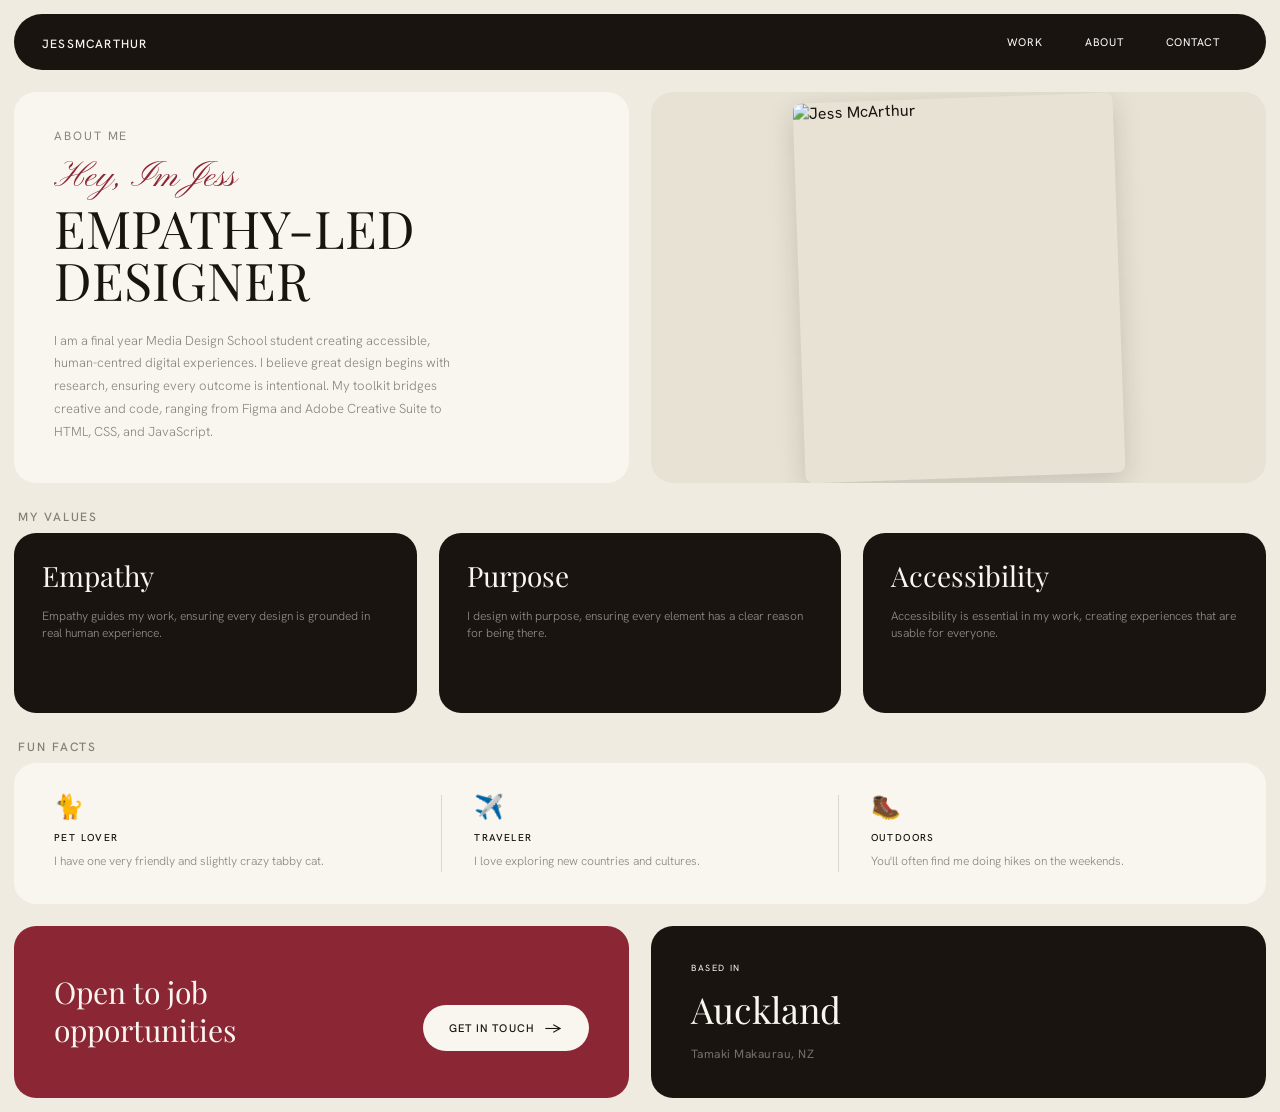
==== about.html @ 9e0783a0 "Updates First draft" ====
<!DOCTYPE html>
<html lang="en">

<head>
    <meta charset="UTF-8" />
    <meta name="viewport" content="width=device-width, initial-scale=1.0" />
    <title>About — Jess McArthur</title>
    <link rel="preconnect" href="https://fonts.googleapis.com">
    <link rel="preconnect" href="https://fonts.gstatic.com" crossorigin>
    <link href="https://fonts.googleapis.com/css2?family=Hanken+Grotesk:ital,wght@0,100..900;1,100..900&family=Playfair+Display:ital,wght@0,400..900;1,400..900&display=swap" rel="stylesheet">
    <link href="https://fonts.googleapis.com/css2?family=Pinyon+Script&display=swap" rel="stylesheet">
    <link rel="stylesheet" href="style.css" />
</head>

<body>

    <!-- NAV -->
    <nav>
        <div class="nav-logo"><a href="index.html">JESSMCARTHUR</a></div>
        <div class="nav-links">
            <a href="work.html">Work</a>
            <a href="about.html" class="active">About</a>
            <a href="contact.html">Contact</a>
        </div>
    </nav>

    <!-- HERO: Bio + Photo -->
    <div class="bento" style="margin-bottom: var(--gap);">

        <div class="about-bio-card col-1">
            <div class="about-tag">About me</div>
            <div class="about-script">Hey, Im Jess</div>
            <h1 class="about-heading">EMPATHY-LED<br>DESIGNER</h1>
            <p class="about-body">I am a final year Media Design School student creating accessible, human-centred
                digital experiences. I believe great design begins with research, ensuring every outcome is intentional.
                My toolkit bridges creative and code, ranging from Figma and Adobe Creative Suite to HTML, CSS, and
                JavaScript.</p>
        </div>

        <div class="about-photo-card col-1">
            <div class="photo-stack">
                <div class="photo-card back"></div>
                <div class="photo-card front">
                    <img src="images/profile.jpg" alt="Jess McArthur" />
                </div>
            </div>
        </div>

    </div>

    <!-- MY VALUES -->
    <div class="section-label">My values</div>
    <div class="values-grid" style="margin-bottom: var(--gap);">

        <div class="value-card">
            <div class="value-name">Empathy</div>
            <p class="value-desc">Empathy guides my work, ensuring every design is grounded in real human experience.
            </p>
        </div>

        <div class="value-card">
            <div class="value-name">Purpose</div>
            <p class="value-desc">I design with purpose, ensuring every element has a clear reason for being there.</p>
        </div>

        <div class="value-card">
            <div class="value-name">Accessibility</div>
            <p class="value-desc">Accessibility is essential in my work, creating experiences that are usable for
                everyone.</p>
        </div>

    </div>

    <!-- FUN FACTS -->
    <div class="section-label">Fun facts</div>
    <div class="facts-card" style="margin-bottom: var(--gap);">

        <div class="fact-item">
            <div class="fact-emoji">🐈</div>
            <div class="fact-title">Pet lover</div>
            <p class="fact-desc">I have one very friendly and slightly crazy tabby cat.</p>
        </div>

        <div class="fact-divider"></div>

        <div class="fact-item">
            <div class="fact-emoji">✈️</div>
            <div class="fact-title">Traveler</div>
            <p class="fact-desc">I love exploring new countries and cultures.</p>
        </div>

        <div class="fact-divider"></div>

        <div class="fact-item">
            <div class="fact-emoji">🥾</div>
            <div class="fact-title">Outdoors</div>
            <p class="fact-desc">You'll often find me doing hikes on the weekends.</p>
        </div>

    </div>

    <!-- BOTTOM ROW -->
    <div class="bottom-grid">

        <div class="cta-box">
            <div class="cta-text">Open to job<br>opportunities</div>
            <a href="contact.html" class="btn btn-outline">Get in touch <span class="btn-arrow">→</span></a>
        </div>

        <div class="connect-box">
            <div class="connect-label">Based in</div>
            <div class="location-name">Auckland</div>
            <div class="location-sub">Tamaki Makaurau, NZ</div>
        </div>

    </div>

</body>

</html>
---- style.css ----
/* ── RESET & BASE ── */
*, *::before, *::after {
  box-sizing: border-box;
  margin: 0;
  padding: 0;
}
 
:root {
  --bg:         #f0ebe0;
  --cream:      #e8e2d4;
  --cream-mid:  #ddd8cc;
  --white:      #f9f6f0;
  --dark:       #1a1410;
  --red:        #8b2635;
  --text:       #1a1410;
  --muted:      rgba(26, 20, 16, 0.5);
  --radius-pill: 40px;
  --radius-card: 22px;
  --gap:        22px;
}
 
html {
  font-size: 16px;
}
 
body {
  font-family: "Hanken Grotesk", sans-serif;
  background: var(--bg);
  color: var(--text);
  min-height: 100vh;
  padding: 14px;
}
 
/* ── NAV ── */
nav {
  background: var(--dark);
  border-radius: var(--radius-pill);
  padding: 14px 28px;
  display: flex;
  justify-content: space-between;
  align-items: center;
  margin-bottom: var(--gap);
}
 
.nav-logo a {
  font-size: 12px;
  font-weight: 500;
  letter-spacing: 0.1em;
  text-transform: uppercase;
  color: var(--white);
  text-decoration: none;
}
 
.nav-links {
  display: flex;
  gap: 6px;
}
 
.nav-links a {
  font-size: 11px;
  letter-spacing: 0.07em;
  text-transform: uppercase;
  color: rgb(255, 255, 255);
  text-decoration: none;
  padding: 7px 18px;
  transition: background 0.2s, color 0.2s;
}
 
.nav-links a:hover {
  color:rgb(178, 178, 178);
}
 
/* ── BENTO GRID ── */
.bento {
  display: grid;
  grid-template-columns: 1fr 1fr;
  gap: var(--gap);
}
 
.col-2 { grid-column: span 2; }
.col-1 { grid-column: span 1; }
 
/* ── HERO TEXT ── */
.hero-text {
  background: var(--white);
  border-radius: var(--radius-card);
  padding: 40px 40px 36px;
  display: flex;
  flex-direction: column;
  justify-content: space-between;
  min-height: 540px;
  animation: fadeUp 0.6s ease forwards 0.1s;
  opacity: 0;
}
 
.hero-tag {
  font-size: 12px;
  letter-spacing: 0.14em;
  text-transform: uppercase;
  color: var(--muted);
  margin-bottom: 14px;
}
 
.hero-name {
  font-family: "Playfair Display", serif;
  font-size: 75px;
  font-weight: 400;
  line-height: 0.95;
  color: var(--dark);
}
 
.hero-sub {
  font-size: 14px;
  color: var(--muted);
  font-weight: 300;
  line-height: 1.2;
  max-width: 190px;
  margin-top: 16px;
}
 
/* ── BUTTON ── */
.btn {
  display: inline-flex;
  align-items: center;
  gap: 10px;
  background: var(--red);
  color: var(--white);
  padding: 13px 26px;
  border-radius: 30px;
  font-size: 11px;
  font-weight: 500;
  letter-spacing: 0.1em;
  text-transform: uppercase;
  text-decoration: none;
  width: fit-content;
  margin-top: 32px;
  transition: opacity 0.2s, transform 0.2s;
}
 
.btn:hover {
  opacity: 0.85;
  transform: translateX(3px);
}
 
.btn-arrow {
  font-size: 15px;
}
 
.btn-outline {
  background: var(--white);
  color: var(--dark);
}
 
.btn-outline:hover {
  opacity: 0.85;
  transform: translateX(3px);
}
 
/* ── HERO PHOTO ── */
.hero-photo {
  background: var(--white);
  border-radius: var(--radius-card);
  display: flex;
  align-items: center;
  justify-content: center;
  min-height: 540px;
  overflow: hidden;
  animation: fadeUp 0.6s ease forwards 0.2s;
  opacity: 0;
}
 
.photo-stack {
  position: relative;
  width: 320px;
  height: 380px;
}
 
.photo-card {
  position: absolute;
  width: 320px;
  height: 380px;
  border-radius: 8px;
  overflow: hidden;
}
 
.photo-card.back {
  transform: rotate(5deg) translate(12px, -8px);
  background: var(--cream);
}
 
.photo-card.front {
  transform: rotate(-2deg);
  box-shadow: 0 8px 28px rgba(0, 0, 0, 0.15);
}
 
.photo-card img {
  width: 100%;
  height: 100%;
  object-fit: cover;
  display: block;
}

.photo-card.front img:not(:first-child),
.photo-card.front .photo-placeholder {
  display: none;
}
 
/* ── TICKER ── */
.ticker {
  background: var(--red);
  border-radius: 50px;
  padding: 13px 0;
  overflow: hidden;
  white-space: nowrap;
  animation: fadeUp 0.5s ease forwards 0.20s;
  opacity: 0;
}
 
.ticker-track {
  display: inline-block;
  animation: ticker-scroll 20s linear infinite;
  font-size: 12px;
  font-weight: 500;
  letter-spacing: 0.18em;
  text-transform: uppercase;
  color: var(--white);
  padding-right: 40px;
}
 
.ticker-track:hover {
  animation-play-state: paused;
}
 
.tdot {
  margin: 0 22px;
}
 
@keyframes ticker-scroll {
  from { transform: translateX(0); }
  to   { transform: translateX(-50%); }
}
 
/* ── WORK HEADER ── */
.work-header {
  display: flex;
  align-items: center;
  justify-content: space-between;
  padding: 8px 4px 4px;
  animation: fadeUp 0.5s ease forwards 0.45s;
  opacity: 0;
}
 
.work-title {
  font-size: 12px;
  font-weight: 500;
  letter-spacing: 0.16em;
  text-transform: uppercase;
  color: var(--muted);
}
 
.view-all {
  font-size: 12px;
  letter-spacing: 0.08em;
  text-transform: uppercase;
  color: var(--text);
  text-decoration: none;
  display: flex;
  align-items: center;
  gap: 6px;
  font-weight: 500;
  opacity: 0.65;
  transition: opacity 0.2s;
}
 
.view-all:hover {
  opacity: 1;
}
 
/* ── PROJECT CARDS ── */
.projects-grid {
  display: grid;
  grid-template-columns: 1fr 1fr 1fr;
  gap: var(--gap);
  animation: fadeUp 0.6s ease forwards 0.5s;
  opacity: 0;
}
 
.proj-card {
  background: var(--white);
  border-radius: var(--radius-card);
  overflow: hidden;
  text-decoration: none;
  color: var(--text);
  display: block;
  transition: transform 0.25s ease, box-shadow 0.25s ease;
}
 
.proj-card:hover {
  transform: translateY(-4px);
  box-shadow: 0 12px 36px rgba(26, 20, 16, 0.1);
}
 
.proj-img {
  width: 100%;
  aspect-ratio: 4 / 3;
  overflow: hidden;
}

.proj-img img {
  width: 100%;
  height: 100%;
  object-fit: cover;
  display: block;
  transition: transform 0.3s ease;
}
 
.proj-body {
  padding: 16px 20px 20px;
}
 
.proj-cat {
  font-size: 9px;
  letter-spacing: 0.14em;
  text-transform: uppercase;
  color: var(--red);
  margin-bottom: 4px;
}
 
.proj-name {
  font-family: 'Cormorant Garamond', 'Georgia', serif;
  font-size: 22px;
  font-weight: 500;
  color: var(--text);
  line-height: 1.1;
}
 
/* ── BOTTOM ROW ── */
.bottom-grid {
  display: grid;
  grid-template-columns: 1fr 1fr;
  gap: var(--gap);
  animation: fadeUp 0.6s ease forwards 0.6s;
  opacity: 0;
}
 
/* CTA BOX */
.cta-box {
  background: var(--red);
  border-radius: var(--radius-card);
  padding: 36px 40px;
  display: flex;
  align-items: center;
  justify-content: space-between;
  gap: 24px;
}
 
.cta-text {
  font-family: "Playfair Display", serif;
  font-size: 30px;
  font-weight: 400;
  color: var(--white);
  line-height: 1.25;
}
 
/* CONNECT BOX */
.connect-box {
  background: var(--dark);
  border-radius: var(--radius-card);
  padding: 36px 40px;
  display: flex;
  flex-direction: column;
  justify-content: space-between;
  gap: 12px;
}
 
.connect-label {
  font-size: 9px;
  letter-spacing: 0.18em;
  text-transform: uppercase;
  color: rgb(249, 246, 240);
}
 
.connect-link {
  font-family: "Playfair Display", serif;
  font-size: 32px;
  font-weight: 400;
  color: var(--white);
  text-decoration: none;
  display: flex;
  align-items: center;
  gap: 10px;
  transition: opacity 0.2s;
}
 
.connect-link:hover {
  opacity: 0.7;
}
 
.connect-link .arrow {
  font-size: 20px;
  opacity: 0.5;
}
 
/* ── ANIMATIONS ── */
@keyframes fadeUp {
  from {
    opacity: 0;
    transform: translateY(16px);
  }
  to {
    opacity: 1;
    transform: translateY(0);
  }
}
 
/* ── RESPONSIVE ── */
@media (max-width: 780px) {
  .bento {
    grid-template-columns: 1fr;
  }
 
  .col-1, .col-2 {
    grid-column: span 1;
  }
 
  .hero-name {
    font-size: 52px;
  }
 
  .hero-text {
    min-height: auto;
    padding: 32px;
  }
 
  .hero-photo {
    min-height: 280px;
  }
 
  .projects-grid {
    grid-template-columns: 1fr;
  }
 
  .bottom-grid {
    grid-template-columns: 1fr;
  }
 
  .cta-box {
    flex-direction: column;
    align-items: flex-start;
  }
}
 
@media (max-width: 480px) {
  body {
    padding: 10px;
  }
 
  nav {
    padding: 12px 18px;
  }
 
  .nav-links a {
    padding: 6px 12px;
    font-size: 10px;
  }
 
  .hero-name {
    font-size: 42px;
  }
 
  .cta-text {
    font-size: 24px;
  }
}

/* =============================================
   WORK PAGE
   ============================================= */

.work-grid {
  display: grid;
  grid-template-columns: 1fr 1fr;
  gap: var(--gap);
  margin-bottom: var(--gap);
}
 
.work-col-right {
  display: flex;
  flex-direction: column;
  gap: var(--gap);
}
 
/* ── BASE WORK CARD ── */
.work-card {
  background: var(--white);
  border-radius: var(--radius-card);
  overflow: hidden;
  text-decoration: none;
  color: var(--text);
  display: flex;
  flex-direction: column;
  transition: transform 0.25s ease, box-shadow 0.25s ease;
  opacity: 0;
  animation: fadeUp 0.6s ease forwards;
}
 
.work-card:hover {
  transform: translateY(-4px);
  box-shadow: 0 12px 36px rgba(26, 20, 16, 0.1);
}
 
/* ── LARGE CARD ── */
.work-card--large {
  height: 100%;
}
 
.work-card--large .work-card__img {
  flex: 1;
  min-height: 260px;
}
 
/* ── SMALL CARD (stacked pair in right column) ── */
.work-card--small .work-card__img {
  height: 180px;
}
 
/* ── IMAGE WRAPPER ── */
.work-card__img {
  width: 100%;
  overflow: hidden;
}
 
.work-card__img img {
  width: 100%;
  height: 100%;
  object-fit: cover;
  display: block;
  transition: transform 0.35s ease;
}
 
/* ── IMAGE-ONLY CARD ── */
.work-card--img-only {
  position: relative;
}
 
.work-card--img-only .work-card__img--full {
  height: 100%;
  min-height: 360px;
}
 
.work-card--img-only .work-card__img--full img {
  height: 100%;
}
 
.work-card--img-only .work-card__body {
  position: absolute;
  bottom: 0;
  left: 0;
  right: 0;
  background: linear-gradient(to top, rgba(26, 20, 16, 0.65) 0%, transparent 100%);
  padding: 32px 20px 20px;
  border-radius: 0 0 var(--radius-card) var(--radius-card);
}
 
.work-card--img-only .work-card__cat {
  color: rgba(249, 246, 240, 0.7);
}
 
.work-card--img-only .work-card__name {
  color: var(--white);
}
 
/* ── CARD BODY ── */
.work-card__body {
  padding: 16px 20px 20px;
}
 
.work-card__cat {
  font-size: 12px;
  letter-spacing: 0.14em;
  text-transform: uppercase;
  color: var(--red);
  margin-bottom: 4px;
}
 
.work-card__name {
  font-family: "Playfair Display", serif;
  font-size: 24px;
  font-weight: 600;
  color: var(--text);
  line-height: 1.1;
}
 
/* ── STAGGERED ENTRY ANIMATIONS ── */
.work-grid > .work-card:first-child          { animation-delay: 0.1s; }
.work-col-right .work-card:nth-child(1)      { animation-delay: 0.2s; }
.work-col-right .work-card:nth-child(2)      { animation-delay: 0.3s; }
.work-grid > .work-card:nth-child(3)         { animation-delay: 0.35s; }
.work-grid > .work-card:nth-child(4)         { animation-delay: 0.45s; }
 
/* ── WORK PAGE RESPONSIVE ── */
@media (max-width: 680px) {
  .work-grid {
    grid-template-columns: 1fr;
  }
 
  .work-card--large .work-card__img {
    min-height: 200px;
  }
 
  .work-card--img-only .work-card__img--full {
    min-height: 220px;
  }
}

/* =============================================
   ABOUT PAGE
   ============================================= */
 
/* ── SECTION LABEL (MY VALUES, FUN FACTS) ── */
.section-label {
  font-size: 12px;
  font-weight: 500;
  letter-spacing: 0.16em;
  text-transform: uppercase;
  color: var(--muted);
  padding: 4px 4px 8px;
  opacity: 0;
  animation: fadeUp 0.5s ease forwards 0.1s;
}
 
/* ── ABOUT HERO: BIO CARD ── */
.about-bio-card {
  background: var(--white);
  border-radius: var(--radius-card);
  padding: 36px 40px 40px;
  display: flex;
  flex-direction: column;
  justify-content: space-between;
  min-height: 380px;
  opacity: 0;
  animation: fadeUp 0.6s ease forwards 0.1s;
}
 
.about-tag {
  font-size: 12px;
  letter-spacing: 0.16em;
  text-transform: uppercase;
  color: var(--muted);
  margin-bottom: 14px;
}
 
.about-script {
  font-family: "Pinyon Script", cursive;
  font-size: 36px;
  color: var(--red);
  line-height: 1.1;
  margin-bottom: 4px;
}
 
.about-heading {
  font-family: "Playfair Display", serif;
  font-size: 52px;
  font-weight: 400;
  line-height: 1.0;
  color: var(--dark);
  margin-bottom: 24px;
}
 
.about-body {
  font-size: 13px;
  color: var(--muted);
  font-weight: 300;
  line-height: 1.75;
  max-width: 420px;
}
 
/* ── ABOUT HERO: PHOTO CARD ── */
.about-photo-card {
  background: var(--cream);
  border-radius: var(--radius-card);
  display: flex;
  align-items: center;
  justify-content: center;
  min-height: 380px;
  overflow: hidden;
  opacity: 0;
  animation: fadeUp 0.6s ease forwards 0.2s;
}
 
/* ── VALUES GRID ── */
.values-grid {
  display: grid;
  grid-template-columns: 1fr 1fr 1fr;
  gap: var(--gap);
  opacity: 0;
  animation: fadeUp 0.6s ease forwards 0.25s;
}
 
.value-card {
  background: var(--dark);
  border-radius: var(--radius-card);
  padding: 28px 28px 32px;
  display: flex;
  flex-direction: column;
  gap: 16px;
  min-height: 180px;
}
 
.value-name {
  font-family: "Playfair Display", serif;
  font-size: 28px;
  font-weight: 400;
  color: var(--white);
  line-height: 1.1;
}
 
.value-desc {
  font-size: 12px;
  color: rgba(249, 246, 240, 0.55);
  font-weight: 300;
  line-height: 1.4;
}
 
/* ── FUN FACTS CARD ── */
.facts-card {
  background: var(--white);
  border-radius: var(--radius-card);
  padding: 32px 40px;
  display: grid;
  grid-template-columns: 1fr auto 1fr auto 1fr;
  align-items: start;
  gap: 0;
  opacity: 0;
  animation: fadeUp 0.6s ease forwards 0.35s;
}
 
.fact-item {
  padding: 0 24px;
  display: flex;
  flex-direction: column;
  gap: 8px;
}
 
.fact-item:first-child {
  padding-left: 0;
}
 
.fact-item:last-child {
  padding-right: 0;
}
 
.fact-emoji {
  font-size: 24px;
  line-height: 1;
  margin-bottom: 4px;
}
 
.fact-title {
  font-size: 10px;
  font-weight: 500;
  letter-spacing: 0.14em;
  text-transform: uppercase;
  color: var(--text);
}
 
.fact-desc {
  font-size: 12px;
  color: var(--muted);
  font-weight: 300;
  line-height: 1.65;
}
 
.fact-divider {
  width: 1px;
  background: var(--cream-mid);
  align-self: stretch;
  margin: 0 8px;
}
 
/* ── LOCATION BOX ── */
.location-name {
  font-family: "Playfair Display", serif;
  font-size: 36px;
  font-weight: 400;
  color: var(--white);
  line-height: 1.1;
  margin-top: 4px;
}
 
.location-sub {
  font-size: 12px;
  color: rgba(249, 246, 240, 0.4);
  margin-top: 4px;
  letter-spacing: 0.04em;
}
 
/* ── ABOUT PAGE RESPONSIVE ── */
@media (max-width: 780px) {
  .values-grid {
    grid-template-columns: 1fr;
  }
 
  .facts-card {
    grid-template-columns: 1fr;
    gap: 24px;
    padding: 28px;
  }
 
  .fact-divider {
    display: none;
  }
 
  .fact-item {
    padding: 0;
  }
 
  .about-heading {
    font-size: 40px;
  }
}
 
@media (max-width: 480px) {
  .about-bio-card {
    padding: 28px;
    min-height: auto;
  }
 
  .about-heading {
    font-size: 34px;
  }
 
  .about-script {
    font-size: 28px;
  }
}

/* =============================================
   CONTACT PAGE
   ============================================= */
 
/* ── MAIN TWO-COLUMN GRID ── */
.contact-grid {
  display: grid;
  grid-template-columns: 1fr 2fr;
  gap: var(--gap);
}
 
/* ── LEFT: CTA CARD ── */
.contact-cta-card {
  background: var(--red);
  border-radius: var(--radius-card);
  padding: 32px 28px 36px;
  display: flex;
  flex-direction: column;
  gap: 16px;
  opacity: 0;
  animation: fadeUp 0.6s ease forwards 0.1s;
}
 
.contact-cta-tag {
  font-size: 12px;
  font-weight: 500;
  letter-spacing: 0.16em;
  text-transform: uppercase;
  color: rgba(249, 246, 240, 0.6);
}
 
.contact-cta-text {
  font-family: "Playfair Display", serif;
  font-size: 30px;
  font-weight: 400;
  color: var(--white);
  line-height: 1.2;
}
 
.contact-cta-sub {
  font-size: 12px;
  color: rgba(249, 246, 240, 0.6);
  font-weight: 300;
  line-height: 1.65;
}
 
/* ── RIGHT: FORM CARD ── */
.contact-form-card {
  background: var(--white);
  border-radius: var(--radius-card);
  padding: 32px 36px 36px;
  opacity: 0;
  animation: fadeUp 0.6s ease forwards 0.2s;
}
 
.contact-form-tag {
  font-size: 12px;
  font-weight: 500;
  letter-spacing: 0.16em;
  text-transform: uppercase;
  color: var(--muted);
  margin-bottom: 24px;
}
 
/* ── FORM ELEMENTS ── */
.contact-form {
  display: flex;
  flex-direction: column;
  gap: 16px;
}
 
.form-row {
  display: grid;
  grid-template-columns: 1fr 1fr;
  gap: 16px;
}
 
.form-group {
  display: flex;
  flex-direction: column;
  gap: 6px;
}
 
.form-label {
  font-size: 12px;
  font-weight: 500;
  letter-spacing: 0.12em;
  text-transform: uppercase;
  color: var(--muted);
}
 
.form-input {
  background: transparent;
  border: 1px solid rgba(26, 20, 16, 0.2);
  border-radius: 30px;
  padding: 11px 18px;
  font-family: "Hanken Grotesk", sans-serif;
  font-size: 13px;
  color: var(--text);
  outline: none;
  width: 100%;
  transition: border-color 0.2s;
}
 
.form-input:focus {
  border-color: var(--dark);
}
 
.form-textarea {
  background: transparent;
  border: 1px solid rgba(26, 20, 16, 0.2);
  border-radius: 18px;
  padding: 14px 18px;
  font-family: "Hanken Grotesk", sans-serif;
  font-size: 13px;
  color: var(--text);
  outline: none;
  width: 100%;
  resize: none;
  line-height: 1.6;
  transition: border-color 0.2s;
}
 
.form-textarea:focus {
  border-color: var(--dark);
}
 
.form-submit {
  background: var(--red);
  color: var(--white);
  border: none;
  border-radius: 30px;
  padding: 14px;
  font-family: "Hanken Grotesk", sans-serif;
  font-size: 12px;
  font-weight: 500;
  letter-spacing: 0.14em;
  text-transform: uppercase;
  cursor: pointer;
  width: 100%;
  transition: opacity 0.2s;
  align-self: flex-end;
}
 
.form-submit:hover {
  opacity: 0.85;
}
 
/* ── FOOTER INFO BAR ── */
.contact-footer {
  background: var(--dark);
  border-radius: var(--radius-card);
  padding: 32px 40px;
  display: grid;
  grid-template-columns: 1fr 1fr 1fr;
  gap: 24px;
  align-items: start;
  opacity: 0;
  animation: fadeUp 0.6s ease forwards 0.3s;
}
 
.contact-footer-label {
  font-size: 9px;
  font-weight: 500;
  letter-spacing: 0.16em;
  text-transform: uppercase;
  color: rgba(249, 246, 240, 0.4);
  margin-bottom: 10px;
}
 
.contact-footer-val {
  font-size: 13px;
  color: rgba(249, 246, 240, 0.75);
  font-weight: 300;
  line-height: 1.5;
}
 
.contact-footer-link {
  text-decoration: none;
  transition: color 0.2s;
}
 
.contact-footer-link:hover {
  color: var(--white);
}
 
/* Social pills */
.contact-footer-socials {
  display: flex;
  gap: 8px;
  flex-wrap: wrap;
}
 
.social-pill {
  display: inline-flex;
  align-items: center;
  gap: 6px;
  background: rgba(249, 246, 240, 0.08);
  color: rgba(249, 246, 240, 0.75);
  border: 1px solid rgba(249, 246, 240, 0.15);
  border-radius: 30px;
  padding: 7px 16px;
  font-size: 11px;
  font-weight: 400;
  text-decoration: none;
  transition: background 0.2s, color 0.2s;
}
 
.social-pill:hover {
  background: rgba(249, 246, 240, 0.15);
  color: var(--white);
}
 
.social-pill span {
  font-size: 13px;
  opacity: 0.6;
}
 
/* ── CONTACT PAGE RESPONSIVE ── */
@media (max-width: 780px) {
  .contact-grid {
    grid-template-columns: 1fr;
  }
 
  .contact-footer {
    grid-template-columns: 1fr;
    gap: 28px;
    padding: 28px;
  }
}
 
@media (max-width: 480px) {
  .form-row {
    grid-template-columns: 1fr;
  }
 
  .contact-form-card {
    padding: 24px;
  }
 
  .contact-cta-card {
    padding: 24px;
  }
}
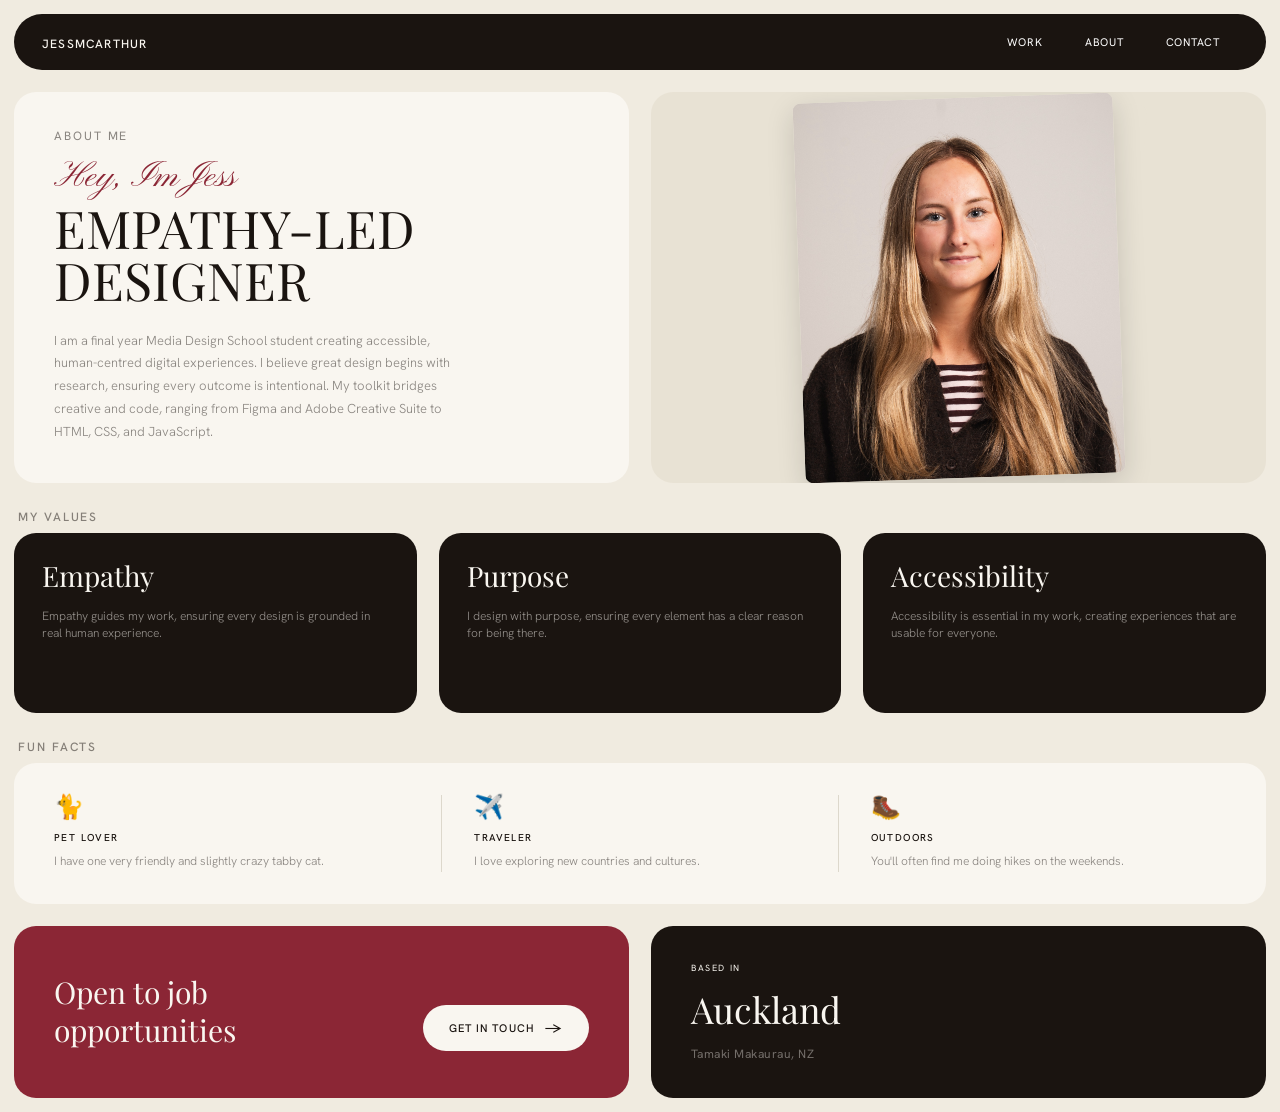
==== commit 99d32a96: "image fix" ====
--- a/about.html
+++ b/about.html
@@ -41,7 +41,7 @@
             <div class="photo-stack">
                 <div class="photo-card back"></div>
                 <div class="photo-card front">
-                    <img src="images/profile.jpg" alt="Jess McArthur" />
+                    <img src="images/profile.JPG" alt="Jess McArthur" />
                 </div>
             </div>
         </div>
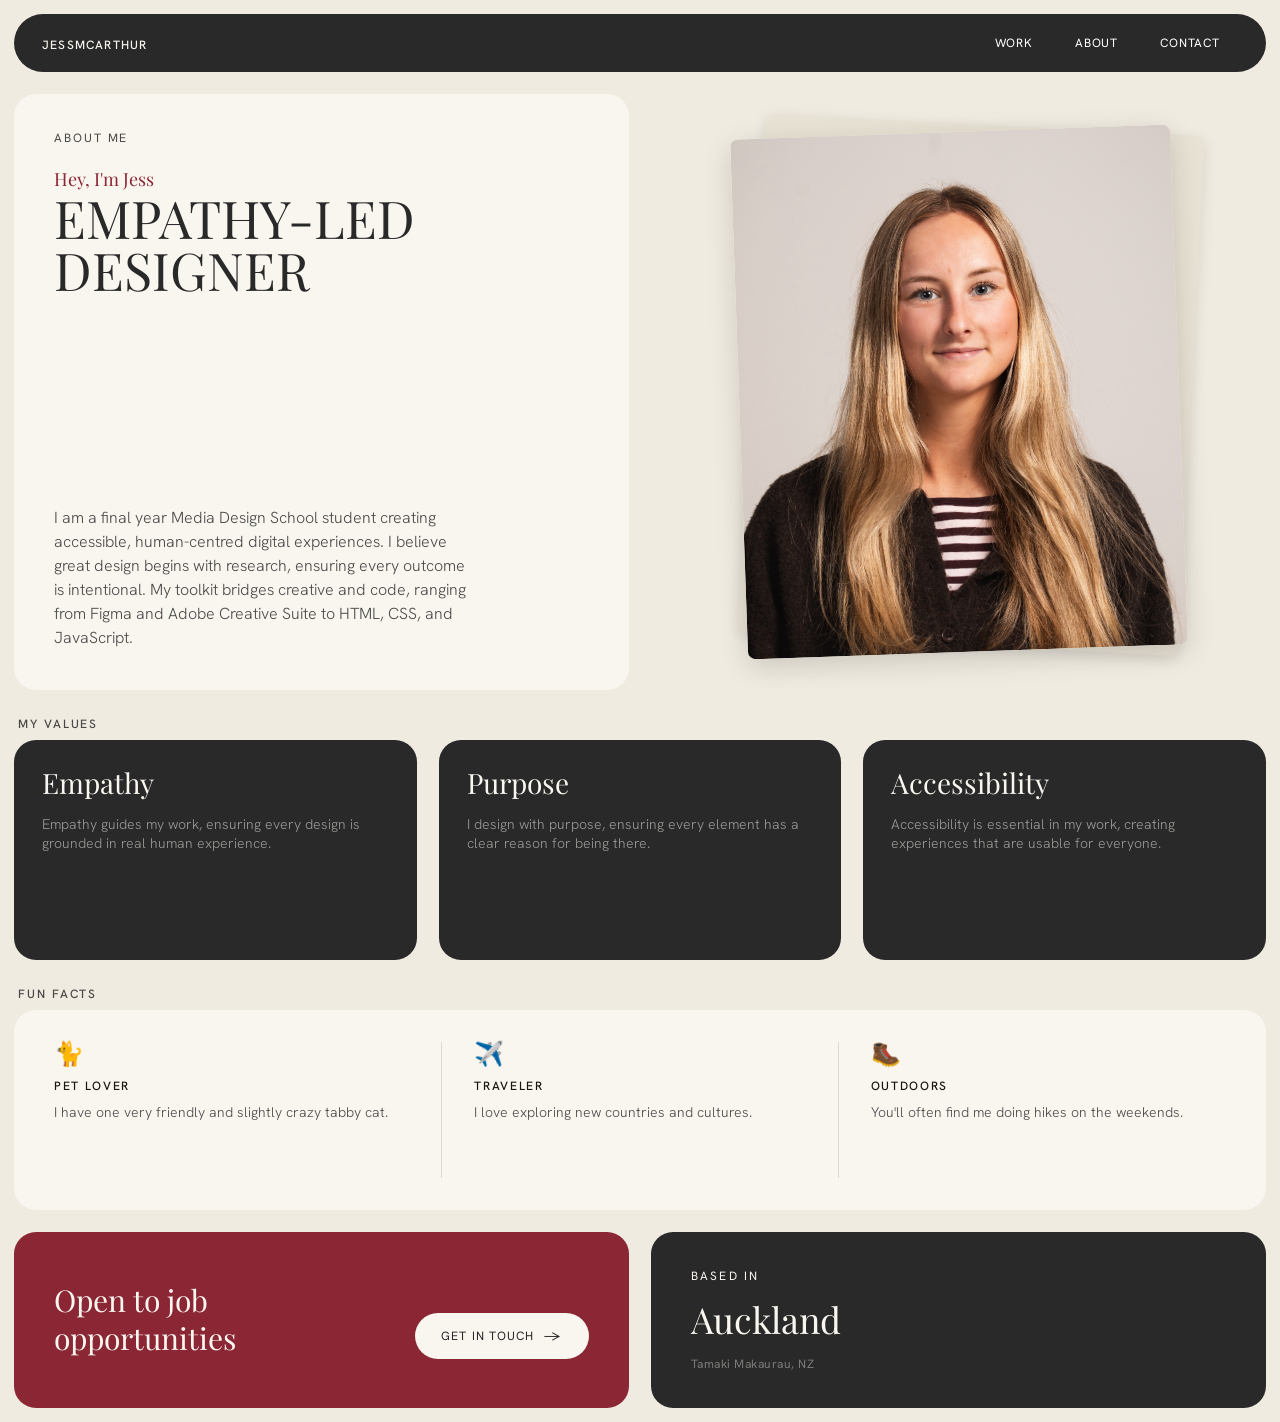
==== commit eea901dd: "Feedback updates Updates after WIP feedback from Simon" ====
--- a/about.html
+++ b/about.html
@@ -29,7 +29,7 @@
 
         <div class="about-bio-card col-1">
             <div class="about-tag">About me</div>
-            <div class="about-script">Hey, Im Jess</div>
+            <div class="about-script">Hey, I'm Jess</div>
             <h1 class="about-heading">EMPATHY-LED<br>DESIGNER</h1>
             <p class="about-body">I am a final year Media Design School student creating accessible, human-centred
                 digital experiences. I believe great design begins with research, ensuring every outcome is intentional.
@@ -41,7 +41,7 @@
             <div class="photo-stack">
                 <div class="photo-card back"></div>
                 <div class="photo-card front">
-                    <img src="images/profile.JPG" alt="Jess McArthur" />
+                    <img src="assets/profile.JPG" alt="Jess McArthur" />
                 </div>
             </div>
         </div>
--- a/style.css
+++ b/style.css
@@ -1,36 +1,48 @@
 /* ── RESET & BASE ── */
-*, *::before, *::after {
+*,
+*::before,
+*::after {
   box-sizing: border-box;
   margin: 0;
   padding: 0;
-}
- 
+  -webkit-font-smoothing: antialiased;
+}
+
+.proj-card,
+.work-card,
+.btn {
+  will-change: transform;
+}
+
 :root {
-  --bg:         #f0ebe0;
-  --cream:      #e8e2d4;
-  --cream-mid:  #ddd8cc;
-  --white:      #f9f6f0;
-  --dark:       #1a1410;
-  --red:        #8b2635;
-  --text:       #1a1410;
-  --muted:      rgba(26, 20, 16, 0.5);
+  --bg: #f0ebe0;
+  --cream: #e8e2d4;
+  --cream-mid: #ddd8cc;
+  --white: #f9f6f0;
+  --off-white: rgb(200, 200, 200);
+  --dark: #292929;
+  --red: #8b2635;
+  --text: #1a1410;
+  --muted: rgba(51, 51, 51, 0.885);
   --radius-pill: 40px;
   --radius-card: 22px;
-  --gap:        22px;
-}
- 
+  --gap: 22px;
+}
+
 html {
   font-size: 16px;
 }
- 
+
 body {
   font-family: "Hanken Grotesk", sans-serif;
   background: var(--bg);
   color: var(--text);
   min-height: 100vh;
   padding: 14px;
-}
- 
+  justify-content: center;
+  align-items: center;
+}
+
 /* ── NAV ── */
 nav {
   background: var(--dark);
@@ -41,7 +53,7 @@
   align-items: center;
   margin-bottom: var(--gap);
 }
- 
+
 .nav-logo a {
   font-size: 12px;
   font-weight: 500;
@@ -50,14 +62,14 @@
   color: var(--white);
   text-decoration: none;
 }
- 
+
 .nav-links {
   display: flex;
   gap: 6px;
 }
- 
+
 .nav-links a {
-  font-size: 11px;
+  font-size: 12px;
   letter-spacing: 0.07em;
   text-transform: uppercase;
   color: rgb(255, 255, 255);
@@ -65,21 +77,26 @@
   padding: 7px 18px;
   transition: background 0.2s, color 0.2s;
 }
- 
+
 .nav-links a:hover {
-  color:rgb(178, 178, 178);
-}
- 
+  color: rgb(178, 178, 178);
+}
+
 /* ── BENTO GRID ── */
 .bento {
   display: grid;
   grid-template-columns: 1fr 1fr;
   gap: var(--gap);
 }
- 
-.col-2 { grid-column: span 2; }
-.col-1 { grid-column: span 1; }
- 
+
+.col-2 {
+  grid-column: span 2;
+}
+
+.col-1 {
+  grid-column: span 1;
+}
+
 /* ── HERO TEXT ── */
 .hero-text {
   background: var(--white);
@@ -92,7 +109,7 @@
   animation: fadeUp 0.6s ease forwards 0.1s;
   opacity: 0;
 }
- 
+
 .hero-tag {
   font-size: 12px;
   letter-spacing: 0.14em;
@@ -100,7 +117,7 @@
   color: var(--muted);
   margin-bottom: 14px;
 }
- 
+
 .hero-name {
   font-family: "Playfair Display", serif;
   font-size: 75px;
@@ -108,16 +125,16 @@
   line-height: 0.95;
   color: var(--dark);
 }
- 
+
 .hero-sub {
-  font-size: 14px;
+  font-size: 16px;
   color: var(--muted);
   font-weight: 300;
-  line-height: 1.2;
+  line-height: 1.3;
   max-width: 190px;
   margin-top: 16px;
 }
- 
+
 /* ── BUTTON ── */
 .btn {
   display: inline-flex;
@@ -127,8 +144,8 @@
   color: var(--white);
   padding: 13px 26px;
   border-radius: 30px;
-  font-size: 11px;
-  font-weight: 500;
+  font-size: 12px;
+  font-weight: 400;
   letter-spacing: 0.1em;
   text-transform: uppercase;
   text-decoration: none;
@@ -136,64 +153,73 @@
   margin-top: 32px;
   transition: opacity 0.2s, transform 0.2s;
 }
- 
+
 .btn:hover {
   opacity: 0.85;
   transform: translateX(3px);
 }
- 
+
 .btn-arrow {
   font-size: 15px;
 }
- 
+
 .btn-outline {
+  font-size: 12px;
   background: var(--white);
   color: var(--dark);
 }
- 
+
 .btn-outline:hover {
   opacity: 0.85;
   transform: translateX(3px);
 }
- 
+
 /* ── HERO PHOTO ── */
 .hero-photo {
-  background: var(--white);
-  border-radius: var(--radius-card);
+  background: transparent;
+  border-radius: 0;
   display: flex;
   align-items: center;
   justify-content: center;
   min-height: 540px;
-  overflow: hidden;
+  overflow: visible;
   animation: fadeUp 0.6s ease forwards 0.2s;
   opacity: 0;
 }
- 
+
 .photo-stack {
   position: relative;
-  width: 320px;
-  height: 380px;
-}
- 
+  width: 440px;
+  height: 520px;
+  transform: rotate(-2deg);
+}
+
 .photo-card {
   position: absolute;
-  width: 320px;
-  height: 380px;
+  top: 0;
+  left: 0;
+  width: 100%;
+  height: 100%;
   border-radius: 8px;
   overflow: hidden;
 }
- 
+
 .photo-card.back {
   transform: rotate(5deg) translate(12px, -8px);
-  background: var(--cream);
-}
- 
+  background: var(--cream, #f5f5dc);
+  box-shadow: 0 4px 15px rgba(0, 0, 0, 0.1);
+  z-index: 1;
+}
+
 .photo-card.front {
-  transform: rotate(-2deg);
   box-shadow: 0 8px 28px rgba(0, 0, 0, 0.15);
-}
- 
-.photo-card img {
+  z-index: 2;
+}
+
+.photo-card.front img {
+  position: absolute;
+  top: 0;
+  left: 0;
   width: 100%;
   height: 100%;
   object-fit: cover;
@@ -204,7 +230,7 @@
 .photo-card.front .photo-placeholder {
   display: none;
 }
- 
+
 /* ── TICKER ── */
 .ticker {
   background: var(--red);
@@ -215,7 +241,7 @@
   animation: fadeUp 0.5s ease forwards 0.20s;
   opacity: 0;
 }
- 
+
 .ticker-track {
   display: inline-block;
   animation: ticker-scroll 20s linear infinite;
@@ -226,20 +252,25 @@
   color: var(--white);
   padding-right: 40px;
 }
- 
+
 .ticker-track:hover {
   animation-play-state: paused;
 }
- 
+
 .tdot {
   margin: 0 22px;
 }
- 
+
 @keyframes ticker-scroll {
-  from { transform: translateX(0); }
-  to   { transform: translateX(-50%); }
-}
- 
+  from {
+    transform: translateX(0);
+  }
+
+  to {
+    transform: translateX(-50%);
+  }
+}
+
 /* ── WORK HEADER ── */
 .work-header {
   display: flex;
@@ -249,7 +280,7 @@
   animation: fadeUp 0.5s ease forwards 0.45s;
   opacity: 0;
 }
- 
+
 .work-title {
   font-size: 12px;
   font-weight: 500;
@@ -257,7 +288,7 @@
   text-transform: uppercase;
   color: var(--muted);
 }
- 
+
 .view-all {
   font-size: 12px;
   letter-spacing: 0.08em;
@@ -271,11 +302,11 @@
   opacity: 0.65;
   transition: opacity 0.2s;
 }
- 
+
 .view-all:hover {
   opacity: 1;
 }
- 
+
 /* ── PROJECT CARDS ── */
 .projects-grid {
   display: grid;
@@ -284,7 +315,7 @@
   animation: fadeUp 0.6s ease forwards 0.5s;
   opacity: 0;
 }
- 
+
 .proj-card {
   background: var(--white);
   border-radius: var(--radius-card);
@@ -293,13 +324,14 @@
   color: var(--text);
   display: block;
   transition: transform 0.25s ease, box-shadow 0.25s ease;
-}
- 
+  min-height: 480px;
+}
+
 .proj-card:hover {
   transform: translateY(-4px);
   box-shadow: 0 12px 36px rgba(26, 20, 16, 0.1);
 }
- 
+
 .proj-img {
   width: 100%;
   aspect-ratio: 4 / 3;
@@ -313,27 +345,27 @@
   display: block;
   transition: transform 0.3s ease;
 }
- 
+
 .proj-body {
   padding: 16px 20px 20px;
 }
- 
+
 .proj-cat {
-  font-size: 9px;
+  font-size: 12px;
   letter-spacing: 0.14em;
   text-transform: uppercase;
   color: var(--red);
-  margin-bottom: 4px;
-}
- 
+  margin-bottom: 2px;
+}
+
 .proj-name {
   font-family: 'Cormorant Garamond', 'Georgia', serif;
-  font-size: 22px;
+  font-size: 24px;
   font-weight: 500;
   color: var(--text);
   line-height: 1.1;
 }
- 
+
 /* ── BOTTOM ROW ── */
 .bottom-grid {
   display: grid;
@@ -342,7 +374,7 @@
   animation: fadeUp 0.6s ease forwards 0.6s;
   opacity: 0;
 }
- 
+
 /* CTA BOX */
 .cta-box {
   background: var(--red);
@@ -353,7 +385,7 @@
   justify-content: space-between;
   gap: 24px;
 }
- 
+
 .cta-text {
   font-family: "Playfair Display", serif;
   font-size: 30px;
@@ -361,7 +393,7 @@
   color: var(--white);
   line-height: 1.25;
 }
- 
+
 /* CONNECT BOX */
 .connect-box {
   background: var(--dark);
@@ -372,14 +404,14 @@
   justify-content: space-between;
   gap: 12px;
 }
- 
+
 .connect-label {
-  font-size: 9px;
+  font-size: 12px;
   letter-spacing: 0.18em;
   text-transform: uppercase;
   color: rgb(249, 246, 240);
 }
- 
+
 .connect-link {
   font-family: "Playfair Display", serif;
   font-size: 32px;
@@ -391,83 +423,84 @@
   gap: 10px;
   transition: opacity 0.2s;
 }
- 
+
 .connect-link:hover {
   opacity: 0.7;
 }
- 
+
 .connect-link .arrow {
   font-size: 20px;
-  opacity: 0.5;
-}
- 
+}
+
 /* ── ANIMATIONS ── */
 @keyframes fadeUp {
   from {
     opacity: 0;
     transform: translateY(16px);
   }
+
   to {
     opacity: 1;
     transform: translateY(0);
   }
 }
- 
+
 /* ── RESPONSIVE ── */
 @media (max-width: 780px) {
   .bento {
     grid-template-columns: 1fr;
   }
- 
-  .col-1, .col-2 {
+
+  .col-1,
+  .col-2 {
     grid-column: span 1;
   }
- 
+
   .hero-name {
     font-size: 52px;
   }
- 
+
   .hero-text {
     min-height: auto;
     padding: 32px;
   }
- 
+
   .hero-photo {
     min-height: 280px;
   }
- 
+
   .projects-grid {
     grid-template-columns: 1fr;
   }
- 
+
   .bottom-grid {
     grid-template-columns: 1fr;
   }
- 
+
   .cta-box {
     flex-direction: column;
     align-items: flex-start;
   }
 }
- 
+
 @media (max-width: 480px) {
   body {
     padding: 10px;
   }
- 
+
   nav {
     padding: 12px 18px;
   }
- 
+
   .nav-links a {
     padding: 6px 12px;
     font-size: 10px;
   }
- 
+
   .hero-name {
     font-size: 42px;
   }
- 
+
   .cta-text {
     font-size: 24px;
   }
@@ -483,13 +516,13 @@
   gap: var(--gap);
   margin-bottom: var(--gap);
 }
- 
+
 .work-col-right {
   display: flex;
   flex-direction: column;
   gap: var(--gap);
 }
- 
+
 /* ── BASE WORK CARD ── */
 .work-card {
   background: var(--white);
@@ -503,33 +536,33 @@
   opacity: 0;
   animation: fadeUp 0.6s ease forwards;
 }
- 
+
 .work-card:hover {
   transform: translateY(-4px);
   box-shadow: 0 12px 36px rgba(26, 20, 16, 0.1);
 }
- 
+
 /* ── LARGE CARD ── */
 .work-card--large {
   height: 100%;
 }
- 
+
 .work-card--large .work-card__img {
   flex: 1;
   min-height: 260px;
 }
- 
+
 /* ── SMALL CARD (stacked pair in right column) ── */
 .work-card--small .work-card__img {
   height: 180px;
 }
- 
+
 /* ── IMAGE WRAPPER ── */
 .work-card__img {
   width: 100%;
   overflow: hidden;
 }
- 
+
 .work-card__img img {
   width: 100%;
   height: 100%;
@@ -537,21 +570,21 @@
   display: block;
   transition: transform 0.35s ease;
 }
- 
+
 /* ── IMAGE-ONLY CARD ── */
 .work-card--img-only {
   position: relative;
 }
- 
+
 .work-card--img-only .work-card__img--full {
   height: 100%;
   min-height: 360px;
 }
- 
+
 .work-card--img-only .work-card__img--full img {
   height: 100%;
 }
- 
+
 .work-card--img-only .work-card__body {
   position: absolute;
   bottom: 0;
@@ -561,20 +594,20 @@
   padding: 32px 20px 20px;
   border-radius: 0 0 var(--radius-card) var(--radius-card);
 }
- 
+
 .work-card--img-only .work-card__cat {
   color: rgba(249, 246, 240, 0.7);
 }
- 
+
 .work-card--img-only .work-card__name {
   color: var(--white);
 }
- 
+
 /* ── CARD BODY ── */
 .work-card__body {
   padding: 16px 20px 20px;
 }
- 
+
 .work-card__cat {
   font-size: 12px;
   letter-spacing: 0.14em;
@@ -582,7 +615,7 @@
   color: var(--red);
   margin-bottom: 4px;
 }
- 
+
 .work-card__name {
   font-family: "Playfair Display", serif;
   font-size: 24px;
@@ -590,24 +623,38 @@
   color: var(--text);
   line-height: 1.1;
 }
- 
+
 /* ── STAGGERED ENTRY ANIMATIONS ── */
-.work-grid > .work-card:first-child          { animation-delay: 0.1s; }
-.work-col-right .work-card:nth-child(1)      { animation-delay: 0.2s; }
-.work-col-right .work-card:nth-child(2)      { animation-delay: 0.3s; }
-.work-grid > .work-card:nth-child(3)         { animation-delay: 0.35s; }
-.work-grid > .work-card:nth-child(4)         { animation-delay: 0.45s; }
- 
+.work-grid>.work-card:first-child {
+  animation-delay: 0.1s;
+}
+
+.work-col-right .work-card:nth-child(1) {
+  animation-delay: 0.2s;
+}
+
+.work-col-right .work-card:nth-child(2) {
+  animation-delay: 0.3s;
+}
+
+.work-grid>.work-card:nth-child(3) {
+  animation-delay: 0.35s;
+}
+
+.work-grid>.work-card:nth-child(4) {
+  animation-delay: 0.45s;
+}
+
 /* ── WORK PAGE RESPONSIVE ── */
 @media (max-width: 680px) {
   .work-grid {
     grid-template-columns: 1fr;
   }
- 
+
   .work-card--large .work-card__img {
     min-height: 200px;
   }
- 
+
   .work-card--img-only .work-card__img--full {
     min-height: 220px;
   }
@@ -616,7 +663,7 @@
 /* =============================================
    ABOUT PAGE
    ============================================= */
- 
+
 /* ── SECTION LABEL (MY VALUES, FUN FACTS) ── */
 .section-label {
   font-size: 12px;
@@ -628,7 +675,7 @@
   opacity: 0;
   animation: fadeUp 0.5s ease forwards 0.1s;
 }
- 
+
 /* ── ABOUT HERO: BIO CARD ── */
 .about-bio-card {
   background: var(--white);
@@ -636,58 +683,57 @@
   padding: 36px 40px 40px;
   display: flex;
   flex-direction: column;
-  justify-content: space-between;
-  min-height: 380px;
+  justify-content: flex-start;
+  min-height: 580px;
   opacity: 0;
   animation: fadeUp 0.6s ease forwards 0.1s;
 }
- 
+
 .about-tag {
   font-size: 12px;
   letter-spacing: 0.16em;
   text-transform: uppercase;
   color: var(--muted);
-  margin-bottom: 14px;
-}
- 
+  margin-bottom: 24px;
+}
+
 .about-script {
-  font-family: "Pinyon Script", cursive;
-  font-size: 36px;
+  font-family: "Playfair Display", serif;
+  font-size: 18px;
   color: var(--red);
-  line-height: 1.1;
+  line-height: 1;
   margin-bottom: 4px;
 }
- 
+
 .about-heading {
   font-family: "Playfair Display", serif;
   font-size: 52px;
   font-weight: 400;
   line-height: 1.0;
   color: var(--dark);
-  margin-bottom: 24px;
-}
- 
+  margin-bottom: 210px;
+}
+
 .about-body {
-  font-size: 13px;
+  font-size: 16px;
   color: var(--muted);
   font-weight: 300;
-  line-height: 1.75;
+  line-height: 1.5;
   max-width: 420px;
 }
- 
+
 /* ── ABOUT HERO: PHOTO CARD ── */
 .about-photo-card {
-  background: var(--cream);
   border-radius: var(--radius-card);
   display: flex;
   align-items: center;
   justify-content: center;
-  min-height: 380px;
+  min-height: 400px;
   overflow: hidden;
   opacity: 0;
   animation: fadeUp 0.6s ease forwards 0.2s;
 }
- 
+
 /* ── VALUES GRID ── */
 .values-grid {
   display: grid;
@@ -696,7 +742,7 @@
   opacity: 0;
   animation: fadeUp 0.6s ease forwards 0.25s;
 }
- 
+
 .value-card {
   background: var(--dark);
   border-radius: var(--radius-card);
@@ -704,9 +750,9 @@
   display: flex;
   flex-direction: column;
   gap: 16px;
-  min-height: 180px;
-}
- 
+  min-height: 220px;
+}
+
 .value-name {
   font-family: "Playfair Display", serif;
   font-size: 28px;
@@ -714,14 +760,14 @@
   color: var(--white);
   line-height: 1.1;
 }
- 
+
 .value-desc {
-  font-size: 12px;
+  font-size: 14px;
   color: rgba(249, 246, 240, 0.55);
   font-weight: 300;
   line-height: 1.4;
 }
- 
+
 /* ── FUN FACTS CARD ── */
 .facts-card {
   background: var(--white);
@@ -733,51 +779,52 @@
   gap: 0;
   opacity: 0;
   animation: fadeUp 0.6s ease forwards 0.35s;
-}
- 
+  min-height: 200px;
+}
+
 .fact-item {
   padding: 0 24px;
   display: flex;
   flex-direction: column;
   gap: 8px;
 }
- 
+
 .fact-item:first-child {
   padding-left: 0;
 }
- 
+
 .fact-item:last-child {
   padding-right: 0;
 }
- 
+
 .fact-emoji {
   font-size: 24px;
   line-height: 1;
   margin-bottom: 4px;
 }
- 
+
 .fact-title {
-  font-size: 10px;
+  font-size: 12px;
   font-weight: 500;
   letter-spacing: 0.14em;
   text-transform: uppercase;
   color: var(--text);
 }
- 
+
 .fact-desc {
-  font-size: 12px;
+  font-size: 14px;
   color: var(--muted);
   font-weight: 300;
-  line-height: 1.65;
-}
- 
+  line-height: 1.5;
+}
+
 .fact-divider {
   width: 1px;
   background: var(--cream-mid);
   align-self: stretch;
   margin: 0 8px;
 }
- 
+
 /* ── LOCATION BOX ── */
 .location-name {
   font-family: "Playfair Display", serif;
@@ -787,49 +834,49 @@
   line-height: 1.1;
   margin-top: 4px;
 }
- 
+
 .location-sub {
   font-size: 12px;
   color: rgba(249, 246, 240, 0.4);
   margin-top: 4px;
   letter-spacing: 0.04em;
 }
- 
+
 /* ── ABOUT PAGE RESPONSIVE ── */
 @media (max-width: 780px) {
   .values-grid {
     grid-template-columns: 1fr;
   }
- 
+
   .facts-card {
     grid-template-columns: 1fr;
     gap: 24px;
     padding: 28px;
   }
- 
+
   .fact-divider {
     display: none;
   }
- 
+
   .fact-item {
     padding: 0;
   }
- 
+
   .about-heading {
     font-size: 40px;
   }
 }
- 
+
 @media (max-width: 480px) {
   .about-bio-card {
     padding: 28px;
     min-height: auto;
   }
- 
+
   .about-heading {
     font-size: 34px;
   }
- 
+
   .about-script {
     font-size: 28px;
   }
@@ -838,14 +885,14 @@
 /* =============================================
    CONTACT PAGE
    ============================================= */
- 
+
 /* ── MAIN TWO-COLUMN GRID ── */
 .contact-grid {
   display: grid;
   grid-template-columns: 1fr 2fr;
   gap: var(--gap);
 }
- 
+
 /* ── LEFT: CTA CARD ── */
 .contact-cta-card {
   background: var(--red);
@@ -856,8 +903,9 @@
   gap: 16px;
   opacity: 0;
   animation: fadeUp 0.6s ease forwards 0.1s;
-}
- 
+  min-height: 460px;
+}
+
 .contact-cta-tag {
   font-size: 12px;
   font-weight: 500;
@@ -865,7 +913,7 @@
   text-transform: uppercase;
   color: rgba(249, 246, 240, 0.6);
 }
- 
+
 .contact-cta-text {
   font-family: "Playfair Display", serif;
   font-size: 30px;
@@ -873,14 +921,14 @@
   color: var(--white);
   line-height: 1.2;
 }
- 
+
 .contact-cta-sub {
-  font-size: 12px;
+  font-size: 14px;
   color: rgba(249, 246, 240, 0.6);
   font-weight: 300;
-  line-height: 1.65;
-}
- 
+  line-height: 1.3;
+}
+
 /* ── RIGHT: FORM CARD ── */
 .contact-form-card {
   background: var(--white);
@@ -889,7 +937,7 @@
   opacity: 0;
   animation: fadeUp 0.6s ease forwards 0.2s;
 }
- 
+
 .contact-form-tag {
   font-size: 12px;
   font-weight: 500;
@@ -898,26 +946,26 @@
   color: var(--muted);
   margin-bottom: 24px;
 }
- 
+
 /* ── FORM ELEMENTS ── */
 .contact-form {
   display: flex;
   flex-direction: column;
   gap: 16px;
 }
- 
+
 .form-row {
   display: grid;
   grid-template-columns: 1fr 1fr;
   gap: 16px;
 }
- 
+
 .form-group {
   display: flex;
   flex-direction: column;
   gap: 6px;
 }
- 
+
 .form-label {
   font-size: 12px;
   font-weight: 500;
@@ -925,7 +973,7 @@
   text-transform: uppercase;
   color: var(--muted);
 }
- 
+
 .form-input {
   background: transparent;
   border: 1px solid rgba(26, 20, 16, 0.2);
@@ -938,11 +986,11 @@
   width: 100%;
   transition: border-color 0.2s;
 }
- 
+
 .form-input:focus {
   border-color: var(--dark);
 }
- 
+
 .form-textarea {
   background: transparent;
   border: 1px solid rgba(26, 20, 16, 0.2);
@@ -957,11 +1005,11 @@
   line-height: 1.6;
   transition: border-color 0.2s;
 }
- 
+
 .form-textarea:focus {
   border-color: var(--dark);
 }
- 
+
 .form-submit {
   background: var(--red);
   color: var(--white);
@@ -978,11 +1026,11 @@
   transition: opacity 0.2s;
   align-self: flex-end;
 }
- 
+
 .form-submit:hover {
   opacity: 0.85;
 }
- 
+
 /* ── FOOTER INFO BAR ── */
 .contact-footer {
   background: var(--dark);
@@ -995,87 +1043,444 @@
   opacity: 0;
   animation: fadeUp 0.6s ease forwards 0.3s;
 }
- 
+
 .contact-footer-label {
-  font-size: 9px;
+  font-size: 10px;
   font-weight: 500;
   letter-spacing: 0.16em;
   text-transform: uppercase;
-  color: rgba(249, 246, 240, 0.4);
+  color: var(--off-white);
   margin-bottom: 10px;
 }
- 
+
 .contact-footer-val {
-  font-size: 13px;
-  color: rgba(249, 246, 240, 0.75);
+  font-size: 14px;
+  color: var(--white);
   font-weight: 300;
   line-height: 1.5;
 }
- 
+
 .contact-footer-link {
   text-decoration: none;
   transition: color 0.2s;
 }
- 
+
 .contact-footer-link:hover {
-  color: var(--white);
-}
- 
+  color: var(--cream);
+}
+
 /* Social pills */
 .contact-footer-socials {
   display: flex;
   gap: 8px;
   flex-wrap: wrap;
 }
- 
+
 .social-pill {
   display: inline-flex;
   align-items: center;
   gap: 6px;
   background: rgba(249, 246, 240, 0.08);
-  color: rgba(249, 246, 240, 0.75);
+  color: var(--white);
   border: 1px solid rgba(249, 246, 240, 0.15);
   border-radius: 30px;
-  padding: 7px 16px;
-  font-size: 11px;
-  font-weight: 400;
+  padding: 7px 12px;
+  font-family: "Hanken Grotesk", sans-serif;
+  font-size: 14px;
+  font-weight: 300;
   text-decoration: none;
   transition: background 0.2s, color 0.2s;
 }
- 
+
 .social-pill:hover {
   background: rgba(249, 246, 240, 0.15);
   color: var(--white);
 }
- 
+
 .social-pill span {
-  font-size: 13px;
-  opacity: 0.6;
-}
- 
+  font-size: 12px;
+  opacity: 1;
+}
+
 /* ── CONTACT PAGE RESPONSIVE ── */
 @media (max-width: 780px) {
   .contact-grid {
     grid-template-columns: 1fr;
   }
- 
+
   .contact-footer {
     grid-template-columns: 1fr;
     gap: 28px;
     padding: 28px;
   }
 }
- 
+
 @media (max-width: 480px) {
   .form-row {
     grid-template-columns: 1fr;
   }
- 
+
   .contact-form-card {
     padding: 24px;
   }
- 
+
   .contact-cta-card {
     padding: 24px;
   }
+}
+
+/* =============================================
+   CASE STUDY PAGE
+   ============================================= */
+
+/* ── HERO ── */
+.cs-hero {
+  display: grid;
+  grid-template-columns: 1fr 1.6fr;
+  gap: var(--gap);
+  opacity: 0;
+  animation: fadeUp 0.6s ease forwards 0.1s;
+}
+
+.cs-hero-left {
+  background: var(--white);
+  border-radius: var(--radius-card);
+  padding: 32px 32px 36px;
+  display: flex;
+  flex-direction: column;
+  gap: 0;
+}
+
+.cs-tag {
+  font-size: 12px;
+  font-weight: 500;
+  letter-spacing: 0.16em;
+  text-transform: uppercase;
+  color: var(--red);
+  margin-bottom: 10px;
+}
+
+.cs-title {
+  font-family: 'Cormorant Garamond', 'Georgia', serif;
+  font-size: 42px;
+  font-weight: 400;
+  line-height: 1.05;
+  color: var(--dark);
+  margin-bottom: 8px;
+}
+
+.cs-subtitle {
+  font-size: 12px;
+  color: var(--muted);
+  font-weight: 300;
+  line-height: 1.6;
+  margin-bottom: 16px;
+}
+
+.cs-badge {
+  display: inline-block;
+  background: var(--red);
+  color: var(--white);
+  font-size: 10px;
+  font-weight: 500;
+  letter-spacing: 0.12em;
+  text-transform: uppercase;
+  padding: 6px 14px;
+  border-radius: 30px;
+  width: fit-content;
+  margin-bottom: 28px;
+}
+
+.cs-role {
+  margin-top: auto;
+}
+
+.cs-role-label {
+  font-size: 12px;
+  font-weight: 500;
+  letter-spacing: 0.16em;
+  text-transform: uppercase;
+  color: var(--muted);
+  margin-bottom: 8px;
+}
+
+.cs-role-list {
+  list-style: none;
+  display: flex;
+  flex-direction: column;
+  gap: 4px;
+}
+
+.cs-role-list li {
+  font-size: 12px;
+  font-weight: 400;
+  color: var(--dark);
+  line-height: 1.5;
+}
+
+.cs-hero-right {
+  border-radius: var(--radius-card);
+  overflow: hidden;
+  background: #151a2e;
+  min-height: 320px;
+}
+
+.cs-hero-right img {
+  width: 100%;
+  height: 100%;
+  object-fit: cover;
+  display: block;
+}
+
+/* ── TWO COLUMN: BRIEF + PROBLEM ── */
+.cs-two-col {
+  display: grid;
+  grid-template-columns: 1fr 1fr;
+  gap: var(--gap);
+  opacity: 0;
+  animation: fadeUp 0.6s ease forwards 0.2s;
+}
+
+/* ── BASE CARD ── */
+.cs-card {
+  border-radius: var(--radius-card);
+  padding: 32px 32px 36px;
+}
+
+.cs-card--light {
+  background: var(--white);
+}
+
+.cs-card--red {
+  background: var(--red);
+}
+
+.cs-section-label {
+  font-size: 12px;
+  font-weight: 500;
+  letter-spacing: 0.16em;
+  text-transform: uppercase;
+  color: var(--red);
+  margin-bottom: 12px;
+}
+
+.cs-section-label--light {
+  color: rgba(249, 246, 240, 0.5);
+}
+
+.cs-card-heading {
+  font-family: 'Cormorant Garamond', 'Georgia', serif;
+  font-size: 30px;
+  font-weight: 400;
+  line-height: 1.1;
+  color: var(--dark);
+  margin-bottom: 14px;
+}
+
+.cs-card-heading--light {
+  color: var(--white);
+}
+
+.cs-card-body {
+  font-size: 13px;
+  color: var(--muted);
+  font-weight: 300;
+  line-height: 1.75;
+}
+
+.cs-card-body--light {
+  color: rgba(249, 246, 240, 0.65);
+}
+
+/* Red card text overrides */
+.cs-card--red .cs-section-label {
+  color: rgba(249, 246, 240, 0.6);
+}
+
+.cs-card--red .cs-card-heading {
+  color: var(--white);
+}
+
+.cs-card--red .cs-card-body {
+  color: rgba(249, 246, 240, 0.75);
+}
+
+/* ── PROCESS ── */
+.cs-process {
+  background: var(--dark);
+  border-radius: var(--radius-card);
+  padding: 36px 36px 32px;
+  display: grid;
+  grid-template-columns: 1fr 1fr;
+  gap: 32px;
+  opacity: 0;
+  animation: fadeUp 0.6s ease forwards 0.25s;
+}
+
+.cs-process-left {
+  display: flex;
+  flex-direction: column;
+}
+
+.cs-process-caption {
+  font-size: 10px;
+  color: rgba(249, 246, 240, 0.3);
+  font-style: italic;
+  margin-top: 20px;
+  letter-spacing: 0.03em;
+}
+
+.cs-process-right {
+  display: flex;
+  flex-direction: column;
+  gap: 12px;
+}
+
+.cs-process-img {
+  width: 100%;
+  border-radius: 14px;
+  object-fit: cover;
+  max-height: 200px;
+  display: block;
+}
+
+.cs-process-screens {
+  display: grid;
+  grid-template-columns: 1fr 1fr 1fr;
+  gap: 8px;
+}
+
+.cs-process-screens img {
+  width: 100%;
+  border-radius: 10px;
+  object-fit: cover;
+  aspect-ratio: 4/3;
+  background: #2a2a2a;
+  display: block;
+}
+
+/* ── OUTCOME ── */
+.cs-outcome {
+  display: grid;
+  grid-template-columns: 1fr 1fr;
+  gap: var(--gap);
+  opacity: 0;
+  animation: fadeUp 0.6s ease forwards 0.3s;
+}
+
+.cs-outcome-text {
+  background: var(--white);
+  border-radius: var(--radius-card);
+  padding: 32px 32px 36px;
+  display: flex;
+  flex-direction: column;
+}
+
+.cs-outcome-images {
+  display: grid;
+  grid-template-columns: 1fr 1fr;
+  gap: 10px;
+  margin-top: 24px;
+}
+
+.cs-outcome-images img {
+  width: 100%;
+  border-radius: 14px;
+  object-fit: cover;
+  aspect-ratio: 4/3;
+  display: block;
+  background: var(--cream);
+}
+
+.cs-outcome-hero {
+  border-radius: var(--radius-card);
+  overflow: hidden;
+}
+
+.cs-outcome-hero video {
+  width: 100%;
+  height: 100%;
+  object-fit: cover;
+  display: block;
+  min-height: 100px;
+  border-radius: var(--radius-card);
+}
+
+/* ── BOTTOM NAVIGATION ── */
+.cs-nav-bottom {
+  background: var(--dark);
+  border-radius: var(--radius-card);
+  padding: 24px 36px;
+  display: flex;
+  justify-content: space-between;
+  align-items: center;
+  opacity: 0;
+  animation: fadeUp 0.6s ease forwards 0.35s;
+}
+
+.cs-nav-link {
+  display: flex;
+  align-items: center;
+  gap: 12px;
+  font-size: 13px;
+  font-weight: 400;
+  color: rgba(249, 246, 240, 0.75);
+  text-decoration: none;
+  transition: color 0.2s;
+}
+
+.cs-nav-link:hover {
+  color: var(--white);
+}
+
+.cs-nav-arrow {
+  font-size: 18px;
+  color: rgba(249, 246, 240, 0.4);
+}
+
+/* ── CASE STUDY RESPONSIVE ── */
+@media (max-width: 780px) {
+  .cs-hero {
+    grid-template-columns: 1fr;
+  }
+
+  .cs-hero-right {
+    min-height: 220px;
+  }
+
+  .cs-two-col {
+    grid-template-columns: 1fr;
+  }
+
+  .cs-process {
+    grid-template-columns: 1fr;
+    gap: 24px;
+    padding: 28px;
+  }
+
+  .cs-outcome {
+    grid-template-columns: 1fr;
+  }
+
+  .cs-outcome-hero img {
+    min-height: 220px;
+  }
+}
+
+@media (max-width: 480px) {
+  .cs-title {
+    font-size: 34px;
+  }
+
+  .cs-process-screens {
+    grid-template-columns: 1fr 1fr;
+  }
+
+  .cs-outcome-images {
+    grid-template-columns: 1fr;
+  }
+
+  .cs-nav-bottom {
+    padding: 20px 24px;
+  }
 }
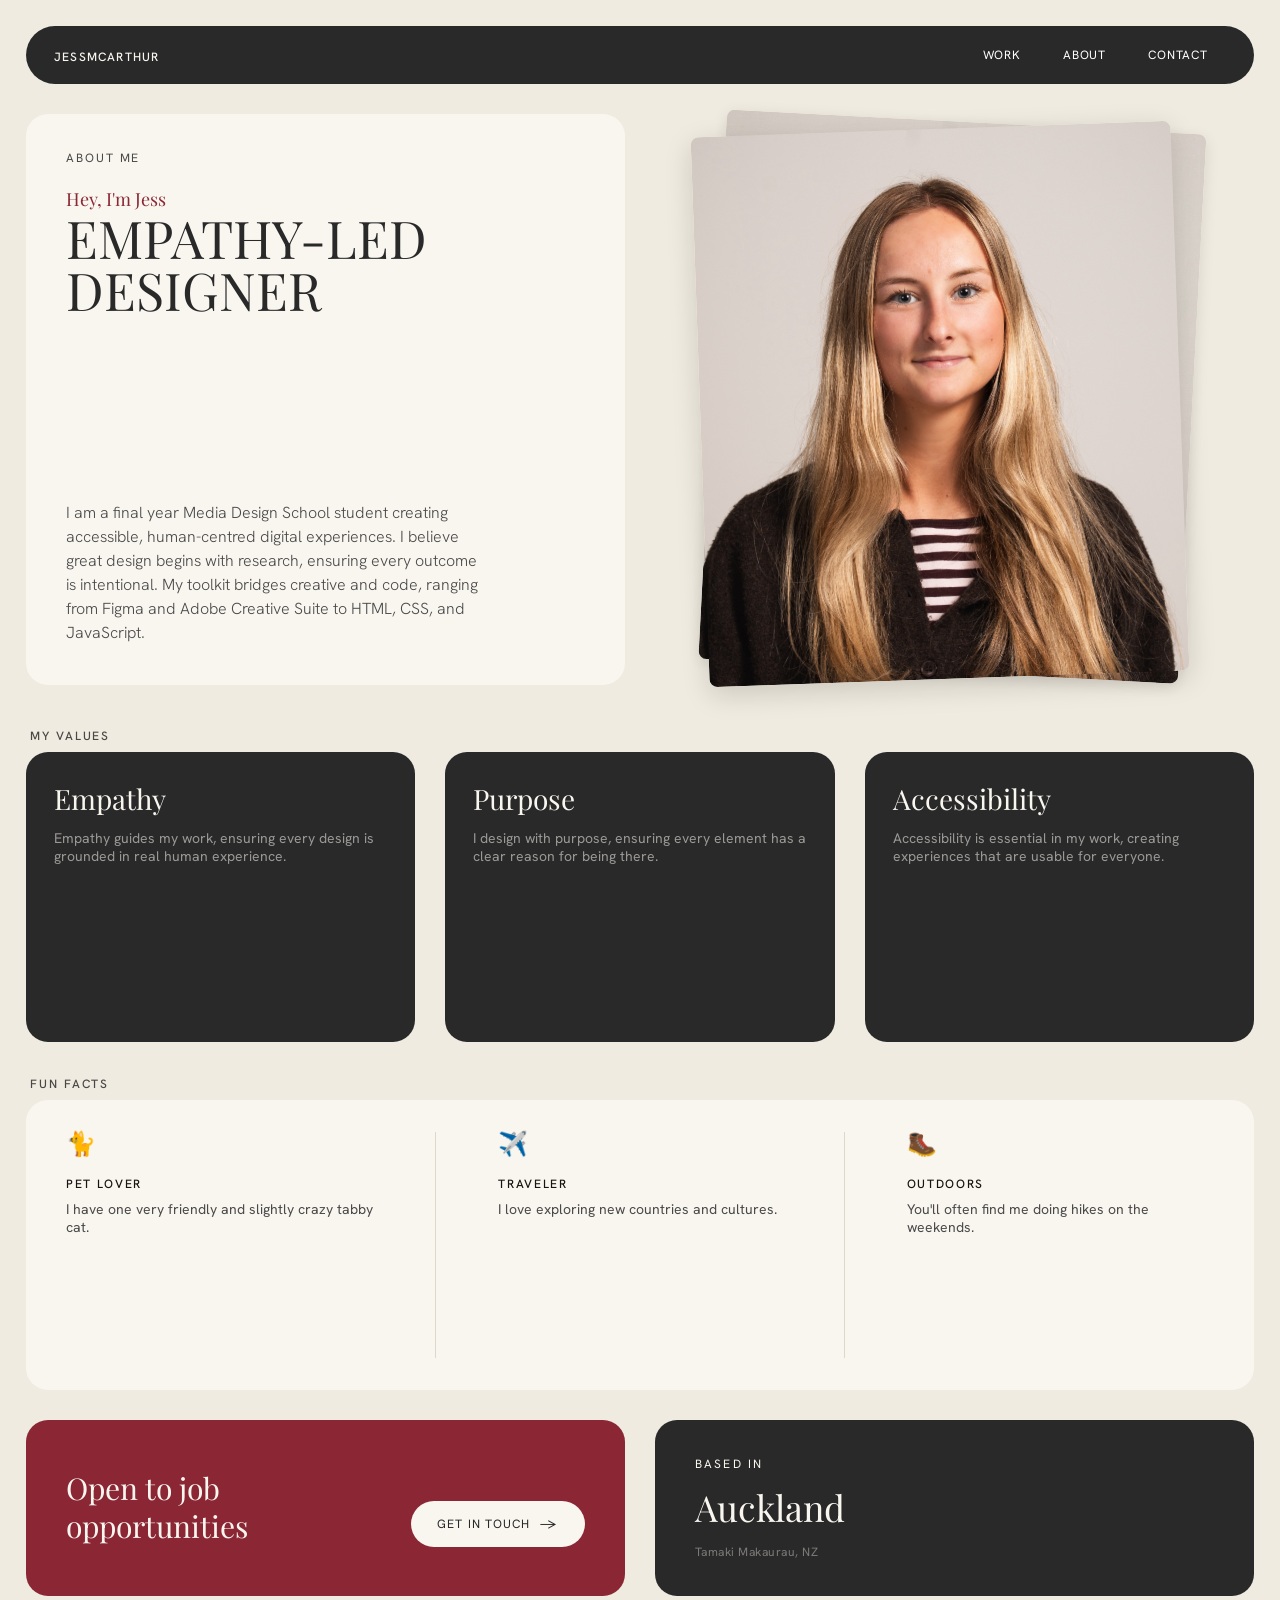
==== commit 69612cf0: "Feedback Feedback changes after talking to Simon" ====
--- a/about.html
+++ b/about.html
@@ -7,7 +7,9 @@
     <title>About — Jess McArthur</title>
     <link rel="preconnect" href="https://fonts.googleapis.com">
     <link rel="preconnect" href="https://fonts.gstatic.com" crossorigin>
-    <link href="https://fonts.googleapis.com/css2?family=Hanken+Grotesk:ital,wght@0,100..900;1,100..900&family=Playfair+Display:ital,wght@0,400..900;1,400..900&display=swap" rel="stylesheet">
+    <link
+        href="https://fonts.googleapis.com/css2?family=Hanken+Grotesk:ital,wght@0,100..900;1,100..900&family=Playfair+Display:ital,wght@0,400..900;1,400..900&display=swap"
+        rel="stylesheet">
     <link href="https://fonts.googleapis.com/css2?family=Pinyon+Script&display=swap" rel="stylesheet">
     <link rel="stylesheet" href="style.css" />
 </head>
@@ -25,7 +27,7 @@
     </nav>
 
     <!-- HERO: Bio + Photo -->
-    <div class="bento" style="margin-bottom: var(--gap);">
+    <div class="bento bento--about" style="margin-bottom: var(--gap);">
 
         <div class="about-bio-card col-1">
             <div class="about-tag">About me</div>
@@ -38,8 +40,10 @@
         </div>
 
         <div class="about-photo-card col-1">
-            <div class="photo-stack">
-                <div class="photo-card back"></div>
+            <div class="photo-stack photo-stack--about">
+                <div class="photo-card back">
+                    <img src="assets/profile2.JPG" alt="Jess McArthur" />
+                </div>
                 <div class="photo-card front">
                     <img src="assets/profile.JPG" alt="Jess McArthur" />
                 </div>
@@ -115,6 +119,7 @@
 
     </div>
 
+    <script src="script.js"></script>
 </body>
 
 </html>
--- a/style.css
+++ b/style.css
@@ -26,7 +26,7 @@
   --muted: rgba(51, 51, 51, 0.885);
   --radius-pill: 40px;
   --radius-card: 22px;
-  --gap: 22px;
+  --gap: 30px;
 }
 
 html {
@@ -38,7 +38,7 @@
   background: var(--bg);
   color: var(--text);
   min-height: 100vh;
-  padding: 14px;
+  padding: 26px;
   justify-content: center;
   align-items: center;
 }
@@ -82,7 +82,6 @@
   color: rgb(178, 178, 178);
 }
 
-/* ── BENTO GRID ── */
 .bento {
   display: grid;
   grid-template-columns: 1fr 1fr;
@@ -105,7 +104,7 @@
   display: flex;
   flex-direction: column;
   justify-content: space-between;
-  min-height: 540px;
+  min-height: 500px;
   animation: fadeUp 0.6s ease forwards 0.1s;
   opacity: 0;
 }
@@ -181,7 +180,7 @@
   display: flex;
   align-items: center;
   justify-content: center;
-  min-height: 540px;
+  min-height: 500px;
   overflow: visible;
   animation: fadeUp 0.6s ease forwards 0.2s;
   opacity: 0;
@@ -190,8 +189,10 @@
 .photo-stack {
   position: relative;
   width: 440px;
-  height: 520px;
+  height: 470px;
   transform: rotate(-2deg);
+  cursor: pointer;
+  margin-top: 20px;
 }
 
 .photo-card {
@@ -202,13 +203,23 @@
   height: 100%;
   border-radius: 8px;
   overflow: hidden;
+  transition: transform 0.5s ease, z-index 0s 0.25s;
 }
 
 .photo-card.back {
   transform: rotate(5deg) translate(12px, -8px);
-  background: var(--cream, #f5f5dc);
   box-shadow: 0 4px 15px rgba(0, 0, 0, 0.1);
   z-index: 1;
+}
+
+.photo-card.back img {
+  position: absolute;
+  top: 0;
+  left: 0;
+  width: 100%;
+  height: 100%;
+  object-fit: cover;
+  display: block;
 }
 
 .photo-card.front {
@@ -226,9 +237,14 @@
   display: block;
 }
 
-.photo-card.front img:not(:first-child),
-.photo-card.front .photo-placeholder {
-  display: none;
+.photo-card.front.photo-card--behind {
+  z-index: 1;
+  transform: rotate(5deg) translate(12px, -8px);
+}
+
+.photo-card.back.photo-card--front {
+  z-index: 2;
+  transform: rotate(0deg) translate(0, 0);
 }
 
 /* ── TICKER ── */
@@ -243,14 +259,19 @@
 }
 
 .ticker-track {
-  display: inline-block;
-  animation: ticker-scroll 20s linear infinite;
+  display: flex;
+  width: max-content;
+  animation: ticker-scroll 30s linear infinite;
   font-size: 12px;
   font-weight: 500;
   letter-spacing: 0.18em;
   text-transform: uppercase;
   color: var(--white);
-  padding-right: 40px;
+}
+
+.ticker-track span {
+  padding-right: 20px;
+  white-space: nowrap;
 }
 
 .ticker-track:hover {
@@ -258,7 +279,11 @@
 }
 
 .tdot {
-  margin: 0 22px;
+  margin-right: 50px;
+  margin-left: 70px;
+  display: inline-block;
+  font-weight: 700;
+  font-size: 16px;
 }
 
 @keyframes ticker-scroll {
@@ -324,7 +349,7 @@
   color: var(--text);
   display: block;
   transition: transform 0.25s ease, box-shadow 0.25s ease;
-  min-height: 480px;
+  min-height: 460px;
 }
 
 .proj-card:hover {
@@ -512,15 +537,20 @@
 
 .work-grid {
   display: grid;
-  grid-template-columns: 1fr 1fr;
+  grid-template-columns: 1.5fr 1fr;
+  grid-template-rows: 600px 600px;
   gap: var(--gap);
   margin-bottom: var(--gap);
 }
 
-.work-col-right {
-  display: flex;
-  flex-direction: column;
-  gap: var(--gap);
+.work-grid>.work-card:nth-child(3) {
+  grid-column: 1;
+  grid-row: 2;
+}
+
+.work-grid>.work-card:nth-child(4) {
+  grid-column: 2;
+  grid-row: 2;
 }
 
 /* ── BASE WORK CARD ── */
@@ -542,35 +572,25 @@
   box-shadow: 0 12px 36px rgba(26, 20, 16, 0.1);
 }
 
-/* ── LARGE CARD ── */
-.work-card--large {
-  height: 100%;
-}
-
-.work-card--large .work-card__img {
+.work-card__img {
+  width: 100%;
   flex: 1;
-  min-height: 260px;
-}
-
-/* ── SMALL CARD (stacked pair in right column) ── */
-.work-card--small .work-card__img {
-  height: 180px;
-}
-
-/* ── IMAGE WRAPPER ── */
-.work-card__img {
-  width: 100%;
   overflow: hidden;
+  min-height: 0;
 }
 
 .work-card__img img {
   width: 100%;
-  height: 100%;
+  height: 90%;
   object-fit: cover;
   display: block;
   transition: transform 0.35s ease;
 }
 
+.work-card:hover .work-card__img img {
+  transform: scale(1.03);
+}
+
 /* ── IMAGE-ONLY CARD ── */
 .work-card--img-only {
   position: relative;
@@ -578,7 +598,6 @@
 
 .work-card--img-only .work-card__img--full {
   height: 100%;
-  min-height: 360px;
 }
 
 .work-card--img-only .work-card__img--full img {
@@ -606,6 +625,7 @@
 /* ── CARD BODY ── */
 .work-card__body {
   padding: 16px 20px 20px;
+  flex-shrink: 0;
 }
 
 .work-card__cat {
@@ -625,46 +645,30 @@
 }
 
 /* ── STAGGERED ENTRY ANIMATIONS ── */
-.work-grid>.work-card:first-child {
+.work-grid>.work-card:nth-child(1) {
   animation-delay: 0.1s;
 }
 
-.work-col-right .work-card:nth-child(1) {
+.work-grid>.work-card:nth-child(2) {
   animation-delay: 0.2s;
 }
 
-.work-col-right .work-card:nth-child(2) {
+.work-grid>.work-card:nth-child(3) {
   animation-delay: 0.3s;
 }
 
-.work-grid>.work-card:nth-child(3) {
-  animation-delay: 0.35s;
-}
-
 .work-grid>.work-card:nth-child(4) {
-  animation-delay: 0.45s;
-}
-
-/* ── WORK PAGE RESPONSIVE ── */
-@media (max-width: 680px) {
-  .work-grid {
-    grid-template-columns: 1fr;
-  }
-
-  .work-card--large .work-card__img {
-    min-height: 200px;
-  }
-
-  .work-card--img-only .work-card__img--full {
-    min-height: 220px;
-  }
+  animation-delay: 0.4s;
 }
 
 /* =============================================
    ABOUT PAGE
    ============================================= */
 
-/* ── SECTION LABEL (MY VALUES, FUN FACTS) ── */
+.bento--about {
+  align-items: start;
+}
+
 .section-label {
   font-size: 12px;
   font-weight: 500;
@@ -676,7 +680,6 @@
   animation: fadeUp 0.5s ease forwards 0.1s;
 }
 
-/* ── ABOUT HERO: BIO CARD ── */
 .about-bio-card {
   background: var(--white);
   border-radius: var(--radius-card);
@@ -684,7 +687,7 @@
   display: flex;
   flex-direction: column;
   justify-content: flex-start;
-  min-height: 580px;
+  min-height: 300px;
   opacity: 0;
   animation: fadeUp 0.6s ease forwards 0.1s;
 }
@@ -711,7 +714,7 @@
   font-weight: 400;
   line-height: 1.0;
   color: var(--dark);
-  margin-bottom: 210px;
+  margin-bottom: 185px;
 }
 
 .about-body {
@@ -728,10 +731,15 @@
   display: flex;
   align-items: center;
   justify-content: center;
-  min-height: 400px;
-  overflow: hidden;
-  opacity: 0;
   animation: fadeUp 0.6s ease forwards 0.2s;
+  min-height: 580px;
+  margin-right: 30px;
+}
+
+.photo-stack--about {
+  margin-top: 0;
+  width: 480px;  
+  height: 550px;
 }
 
 /* ── VALUES GRID ── */
@@ -749,8 +757,8 @@
   padding: 28px 28px 32px;
   display: flex;
   flex-direction: column;
-  gap: 16px;
-  min-height: 220px;
+  gap: 12px;
+  min-height: 290px;
 }
 
 .value-name {
@@ -758,14 +766,13 @@
   font-size: 28px;
   font-weight: 400;
   color: var(--white);
-  line-height: 1.1;
 }
 
 .value-desc {
   font-size: 14px;
   color: rgba(249, 246, 240, 0.55);
-  font-weight: 300;
-  line-height: 1.4;
+  font-weight: 400;
+  line-height: 1.3;
 }
 
 /* ── FUN FACTS CARD ── */
@@ -776,10 +783,10 @@
   display: grid;
   grid-template-columns: 1fr auto 1fr auto 1fr;
   align-items: start;
-  gap: 0;
+  gap: var(--gap);
   opacity: 0;
   animation: fadeUp 0.6s ease forwards 0.35s;
-  min-height: 200px;
+  min-height: 290px;
 }
 
 .fact-item {
@@ -800,7 +807,7 @@
 .fact-emoji {
   font-size: 24px;
   line-height: 1;
-  margin-bottom: 4px;
+  margin-bottom: 12px;
 }
 
 .fact-title {
@@ -814,8 +821,8 @@
 .fact-desc {
   font-size: 14px;
   color: var(--muted);
-  font-weight: 300;
-  line-height: 1.5;
+  font-weight: 400;
+  line-height: 1.3;
 }
 
 .fact-divider {
@@ -903,7 +910,7 @@
   gap: 16px;
   opacity: 0;
   animation: fadeUp 0.6s ease forwards 0.1s;
-  min-height: 460px;
+  min-height: 420px;
 }
 
 .contact-cta-tag {
@@ -923,9 +930,9 @@
 }
 
 .contact-cta-sub {
-  font-size: 14px;
+  font-size: 16px;
   color: rgba(249, 246, 240, 0.6);
-  font-weight: 300;
+  font-weight: 400;
   line-height: 1.3;
 }
 
@@ -947,7 +954,6 @@
   margin-bottom: 24px;
 }
 
-/* ── FORM ELEMENTS ── */
 .contact-form {
   display: flex;
   flex-direction: column;
@@ -1038,7 +1044,7 @@
   padding: 32px 40px;
   display: grid;
   grid-template-columns: 1fr 1fr 1fr;
-  gap: 24px;
+  gap: var(--gap);
   align-items: start;
   opacity: 0;
   animation: fadeUp 0.6s ease forwards 0.3s;
@@ -1056,8 +1062,8 @@
 .contact-footer-val {
   font-size: 14px;
   color: var(--white);
-  font-weight: 300;
-  line-height: 1.5;
+  font-weight: 400;
+  line-height: 1.3;
 }
 
 .contact-footer-link {
@@ -1133,62 +1139,92 @@
    CASE STUDY PAGE
    ============================================= */
 
-/* ── HERO ── */
+.cs-section-label {
+  font-size: 11px;
+  letter-spacing: 0.16em;
+  text-transform: uppercase;
+  color: var(--off-white);
+  margin-bottom: 8px;
+  font-weight: 600;
+}
+
+.cs-section-label--light {
+  color: rgba(249, 246, 240, 0.5);
+}
+
+.cs-outcome-header.cs-card--red .cs-card-heading {
+  color: var(--white);
+}
+
+.cs-outcome-header.cs-card--red .cs-card-body {
+  color: rgba(249, 246, 240, 0.8);
+}
+
+.cs-outcome-header.cs-card--red .cs-section-label {
+  color: rgba(249, 246, 240, 0.55);
+}
+
+.cs-card-body--light {
+  color: rgba(249, 246, 240, 0.7);
+}
+
+/* =============================================
+   CASE STUDY — HERO
+   ============================================= */
+
 .cs-hero {
   display: grid;
-  grid-template-columns: 1fr 1.6fr;
-  gap: var(--gap);
-  opacity: 0;
-  animation: fadeUp 0.6s ease forwards 0.1s;
+  grid-template-columns: 1fr 1.4fr;
+  gap: 0;
+  margin-bottom: var(--gap);
+  background: var(--white);
+  border-radius: var(--radius-card);
+  overflow: hidden;
+  height: 600px;
+  border: 1px solid rgba(26, 20, 16, 0.08);
 }
 
 .cs-hero-left {
-  background: var(--white);
-  border-radius: var(--radius-card);
-  padding: 32px 32px 36px;
+  padding: 36px 32px;
   display: flex;
   flex-direction: column;
-  gap: 0;
+  gap: 12px;
 }
 
 .cs-tag {
   font-size: 12px;
-  font-weight: 500;
   letter-spacing: 0.16em;
   text-transform: uppercase;
   color: var(--red);
-  margin-bottom: 10px;
+  font-weight: 600;
 }
 
 .cs-title {
-  font-family: 'Cormorant Garamond', 'Georgia', serif;
-  font-size: 42px;
-  font-weight: 400;
-  line-height: 1.05;
-  color: var(--dark);
-  margin-bottom: 8px;
+  font-family: "Playfair Display", serif;
+  font-size: 60px;
+  font-weight: 700;
+  color: var(--text);
 }
 
 .cs-subtitle {
-  font-size: 12px;
-  color: var(--muted);
-  font-weight: 300;
-  line-height: 1.6;
-  margin-bottom: 16px;
+  font-size: 16px;
+  line-height: 1.3;
+  font-weight: 400;
+  color: rgba(26, 20, 16, 0.65);
+  max-width: 280px;
 }
 
 .cs-badge {
   display: inline-block;
+  font-size: 12px;
+  font-weight: 600;
+  letter-spacing: 0.1em;
+  text-transform: uppercase;
   background: var(--red);
   color: var(--white);
-  font-size: 10px;
-  font-weight: 500;
-  letter-spacing: 0.12em;
-  text-transform: uppercase;
-  padding: 6px 14px;
-  border-radius: 30px;
+  border-radius: 100px;
+  padding: 5px 14px;
   width: fit-content;
-  margin-bottom: 28px;
 }
 
 .cs-role {
@@ -1196,291 +1232,418 @@
 }
 
 .cs-role-label {
-  font-size: 12px;
-  font-weight: 500;
+  font-size: 14px;
   letter-spacing: 0.16em;
   text-transform: uppercase;
-  color: var(--muted);
   margin-bottom: 8px;
 }
 
 .cs-role-list {
   list-style: none;
   display: flex;
-  flex-direction: column;
-  gap: 4px;
+  flex-wrap: wrap;
+  gap: 8px;
 }
 
 .cs-role-list li {
-  font-size: 12px;
-  font-weight: 400;
-  color: var(--dark);
-  line-height: 1.5;
+  font-size: 14px;
+  font-weight: 400;
+  background: rgba(26, 20, 16, 0.07);
+  border-radius: 100px;
+  padding: 4px 12px;
+  color: var(--text);
 }
 
 .cs-hero-right {
-  border-radius: var(--radius-card);
   overflow: hidden;
-  background: #151a2e;
-  min-height: 320px;
+  background: #12111e;
 }
 
 .cs-hero-right img {
   width: 100%;
   height: 100%;
   object-fit: cover;
-  display: block;
-}
-
-/* ── TWO COLUMN: BRIEF + PROBLEM ── */
+}
+
+/* =============================================
+   CASE STUDY — BRIEF + PROBLEM
+   ============================================= */
+
 .cs-two-col {
   display: grid;
   grid-template-columns: 1fr 1fr;
   gap: var(--gap);
-  opacity: 0;
-  animation: fadeUp 0.6s ease forwards 0.2s;
-}
-
-/* ── BASE CARD ── */
+  margin-bottom: var(--gap);
+  min-height: 280px;
+}
+
 .cs-card {
   border-radius: var(--radius-card);
-  padding: 32px 32px 36px;
+  padding: 32px;
+}
+
+.cs-card-heading {
+  font-family: "Playfair Display", serif;
+  font-size: 28px;
+  font-weight: 400;
+  color: var(--text);
+  margin-bottom: 12px;
+}
+
+.cs-card-body {
+  font-size: 14px;
+  line-height: 1.3;
+  font-weight: 400;
 }
 
 .cs-card--light {
-  background: var(--white);
+  background: var(--dark);
+  border: 1px solid rgba(26, 20, 16, 0.08);
 }
 
 .cs-card--red {
   background: var(--red);
 }
 
+.cs-card .cs-section-label {
+  color: rgba(249, 246, 240, 0.55);
+}
+
+.cs-card .cs-card-heading {
+  color: var(--white);
+}
+
+.cs-card .cs-card-body {
+  color: rgba(249, 246, 240, 0.8);
+}
+
 .cs-section-label {
   font-size: 12px;
-  font-weight: 500;
   letter-spacing: 0.16em;
   text-transform: uppercase;
-  color: var(--red);
-  margin-bottom: 12px;
-}
-
-.cs-section-label--light {
-  color: rgba(249, 246, 240, 0.5);
-}
-
-.cs-card-heading {
-  font-family: 'Cormorant Garamond', 'Georgia', serif;
-  font-size: 30px;
-  font-weight: 400;
-  line-height: 1.1;
-  color: var(--dark);
-  margin-bottom: 14px;
-}
-
-.cs-card-heading--light {
-  color: var(--white);
-}
-
-.cs-card-body {
-  font-size: 13px;
-  color: var(--muted);
-  font-weight: 300;
-  line-height: 1.75;
-}
-
-.cs-card-body--light {
-  color: rgba(249, 246, 240, 0.65);
-}
-
-/* Red card text overrides */
-.cs-card--red .cs-section-label {
-  color: rgba(249, 246, 240, 0.6);
-}
-
-.cs-card--red .cs-card-heading {
-  color: var(--white);
-}
-
-.cs-card--red .cs-card-body {
-  color: rgba(249, 246, 240, 0.75);
-}
-
-/* ── PROCESS ── */
-.cs-process {
-  background: var(--dark);
-  border-radius: var(--radius-card);
-  padding: 36px 36px 32px;
+  margin-bottom: 8px;
+  font-weight: 400;
+}
+
+/* =============================================
+   CASE STUDY — PROCESS SECTION
+   ============================================= */
+
+.cs-process-section {
+  background: var(--white);
+  border-radius: var(--radius-card);
+  padding: 40px 36px;
+  margin-bottom: var(--gap);
+  display: flex;
+  flex-direction: column;
+  gap: 110px;
+}
+
+.cs-process-header .cs-card-heading--light {
+  font-size: 32px;
+  margin-bottom: 0;
+  font-weight: 400;
+}
+
+.cs-process-step {
   display: grid;
   grid-template-columns: 1fr 1fr;
-  gap: 32px;
-  opacity: 0;
-  animation: fadeUp 0.6s ease forwards 0.25s;
-}
-
-.cs-process-left {
+  gap: 40px;
+  align-items: start;
+}
+
+.cs-process-step--pair {
+  display: grid;
+  grid-template-columns: 1fr 1fr;
+  gap: 24px;
+  align-items: stretch;
+}
+
+.cs-process-pair-item {
+  display: grid;
+  grid-template-rows: auto auto auto 1fr;
+  gap: 10px;
+}
+
+.cs-process-pair-item .cs-step-img-placeholder {
+  align-self: end;
+}
+
+.cs-process-section .cs-step-img-placeholder,
+.cs-process-section .cs-step-img--survey-wrap,
+.cs-process-section .cs-step-img--research-wrap {
+  border-radius: 16px;
+}
+
+.cs-step-left {
   display: flex;
   flex-direction: column;
-}
-
-.cs-process-caption {
-  font-size: 10px;
-  color: rgba(249, 246, 240, 0.3);
-  font-style: italic;
-  margin-top: 20px;
-  letter-spacing: 0.03em;
-}
-
-.cs-process-right {
-  display: flex;
-  flex-direction: column;
-  gap: 12px;
-}
-
-.cs-process-img {
-  width: 100%;
-  border-radius: 14px;
+  gap: 10px;
+}
+
+.cs-step-right {
+  overflow: visible;
+}
+
+.cs-step-num {
+  font-size: 12px;
+  font-weight: 700;
+  letter-spacing: 0.16em;
+  color: var(--dark);
+}
+
+.cs-step-title {
+  font-family: "Playfair Display", serif;
+  font-size: 28px;
+  font-weight: 400;
+  color: var(--dark);
+  line-height: 1.3;
+}
+
+.cs-step-body {
+  font-size: 14px;
+  line-height: 1.3;
+  font-weight: 400;
+  color: var(--dark);
+}
+
+.cs-step-img-placeholder {
+  border-radius: 16px;
+  overflow: hidden;
+  background: rgba(249, 246, 240, 0.05);
+  width: 100%;
+}
+
+.cs-process-step--research {
+  align-items: start;
+}
+
+.cs-step-img--survey-wrap {
+  height: 350px;
+  margin-top: 16px;
+  overflow: hidden;
+  border-radius: 16px;
+}
+
+.cs-step-img--research-wrap {
+  height: 500px;
+  width: 100%;
+  overflow: hidden;
+  border-radius: 16px;
+  margin-left: auto;
+}
+
+.cs-step-img--survey-wrap img,
+.cs-step-img--research-wrap img {
+  width: 100%;
+  height: 100%;
   object-fit: cover;
-  max-height: 200px;
   display: block;
 }
 
-.cs-process-screens {
-  display: grid;
-  grid-template-columns: 1fr 1fr 1fr;
-  gap: 8px;
-}
-
-.cs-process-screens img {
-  width: 100%;
-  border-radius: 10px;
+.cs-step-img--hifi-wrap {
+  height: 530px;
+  width: 100%;
+  overflow: hidden;
+  border-radius: 16px;
+  margin-left: auto;
+}
+
+.cs-step-img--hifi-wrap img {
+  width: 100%;
+  height: 530px;
   object-fit: cover;
-  aspect-ratio: 4/3;
-  background: #2a2a2a;
   display: block;
 }
 
-/* ── OUTCOME ── */
-.cs-outcome {
+.cs-step-img-placeholder:not(.cs-step-img--research) img {
+  width: 100%;
+  height: 100%;
+  object-fit: cover;
+  display: block;
+}
+
+.cs-step-img--audience {
+  height: 470px;
+}
+
+.cs-step-img--flow {
+  height: 470px;
+}
+
+.cs-step-img--wireframes {
+  margin-top: 16px;
+  height: 400px;
+  width: 100%;
+}
+
+.cs-step-img--feedback {
+  height: 300px;
+}
+
+.cs-step-img--refinement {
+  height: 200px;
+}
+
+/* =============================================
+   CASE STUDY — OUTCOME
+   ============================================= */
+
+.cs-outcome-images-grid {
   display: grid;
   grid-template-columns: 1fr 1fr;
   gap: var(--gap);
-  opacity: 0;
-  animation: fadeUp 0.6s ease forwards 0.3s;
-}
-
-.cs-outcome-text {
-  background: var(--white);
-  border-radius: var(--radius-card);
-  padding: 32px 32px 36px;
+  overflow: hidden;
+}
+
+.cs-outcome-img--app1 {
+  grid-column: span 2;
+  height: 680px;
+  width: 100%;
+}
+
+.cs-outcome-img--app2 {
+  grid-column: span 2;
+  height: 680px;
+  width: 100%;
+}
+
+.cs-outcome-img--video {
+  height: 680px;
+  width: 400px;
+}
+
+.cs-outcome-img--poster {
+  height: 680px;
+  width: 990px;
+}
+
+.cs-outcome-section {
   display: flex;
   flex-direction: column;
-}
-
-.cs-outcome-images {
-  display: grid;
-  grid-template-columns: 1fr 1fr;
-  gap: 10px;
-  margin-top: 24px;
-}
-
-.cs-outcome-images img {
-  width: 100%;
-  border-radius: 14px;
-  object-fit: cover;
-  aspect-ratio: 4/3;
-  display: block;
-  background: var(--cream);
-}
-
-.cs-outcome-hero {
+  gap: var(--gap);
+  margin-bottom: var(--gap);
+}
+
+.cs-outcome-header {
+  border-radius: var(--radius-card);
+  padding: 36px;
+}
+
+.cs-outcome-header .cs-card-heading {
+  margin-bottom: 8px;
+}
+
+.cs-outcome-img {
   border-radius: var(--radius-card);
   overflow: hidden;
-}
-
-.cs-outcome-hero video {
+  background: rgba(26, 20, 16, 0.06);
+}
+
+.cs-outcome-img img,
+.cs-outcome-img video {
   width: 100%;
   height: 100%;
   object-fit: cover;
   display: block;
-  min-height: 100px;
-  border-radius: var(--radius-card);
-}
-
-/* ── BOTTOM NAVIGATION ── */
+}
+
+/* =============================================
+   CASE STUDY — BOTTOM NAV
+   ============================================= */
+
 .cs-nav-bottom {
-  background: var(--dark);
-  border-radius: var(--radius-card);
-  padding: 24px 36px;
   display: flex;
   justify-content: space-between;
   align-items: center;
-  opacity: 0;
-  animation: fadeUp 0.6s ease forwards 0.35s;
+  background: var(--dark);
+  border: 1px solid rgba(26, 20, 16, 0.08);
+  border-radius: var(--radius-card);
+  padding: 24px 32px;
+  margin-bottom: var(--gap);
 }
 
 .cs-nav-link {
   display: flex;
   align-items: center;
-  gap: 12px;
-  font-size: 13px;
-  font-weight: 400;
-  color: rgba(249, 246, 240, 0.75);
+  gap: 10px;
+  font-size: 14px;
+  font-weight: 500;
+  color: var(--white);
   text-decoration: none;
-  transition: color 0.2s;
+  transition: opacity 0.2s ease;
 }
 
 .cs-nav-link:hover {
-  color: var(--white);
+  opacity: 0.7;
 }
 
 .cs-nav-arrow {
-  font-size: 18px;
-  color: rgba(249, 246, 240, 0.4);
-}
-
-/* ── CASE STUDY RESPONSIVE ── */
-@media (max-width: 780px) {
+  font-size: 20px;
+}
+
+/* =============================================
+   RESPONSIVE
+   ============================================= */
+
+@media (max-width: 768px) {
   .cs-hero {
     grid-template-columns: 1fr;
   }
 
   .cs-hero-right {
-    min-height: 220px;
+    height: 240px;
   }
 
   .cs-two-col {
     grid-template-columns: 1fr;
   }
 
-  .cs-process {
+  .cs-process-section {
+    padding: 28px 20px;
+    gap: 36px;
+  }
+
+  .cs-process-step {
     grid-template-columns: 1fr;
-    gap: 24px;
-    padding: 28px;
-  }
-
-  .cs-outcome {
+  }
+
+  .cs-process-step--pair {
     grid-template-columns: 1fr;
   }
 
-  .cs-outcome-hero img {
-    min-height: 220px;
-  }
-}
-
-@media (max-width: 480px) {
-  .cs-title {
-    font-size: 34px;
-  }
-
-  .cs-process-screens {
-    grid-template-columns: 1fr 1fr;
-  }
-
-  .cs-outcome-images {
+  .cs-outcome-images-grid {
     grid-template-columns: 1fr;
-  }
-
-  .cs-nav-bottom {
-    padding: 20px 24px;
+    grid-template-rows: auto;
+  }
+
+  .cs-outcome-img {
+    height: 220px;
+  }
+}
+
+@media (max-width: 680px) {
+  .work-grid {
+    grid-template-columns: 1fr;
+    grid-template-rows: auto;
+  }
+
+  .work-grid>.work-card:nth-child(3),
+  .work-grid>.work-card:nth-child(4) {
+    grid-column: 1;
+    grid-row: auto;
+  }
+
+  .work-card__img {
+    height: 220px;
+    flex: none;
+  }
+
+  .bottom-grid {
+    grid-template-columns: 1fr;
+  }
+
+  .cta-text {
+    font-size: 24px;
   }
 }
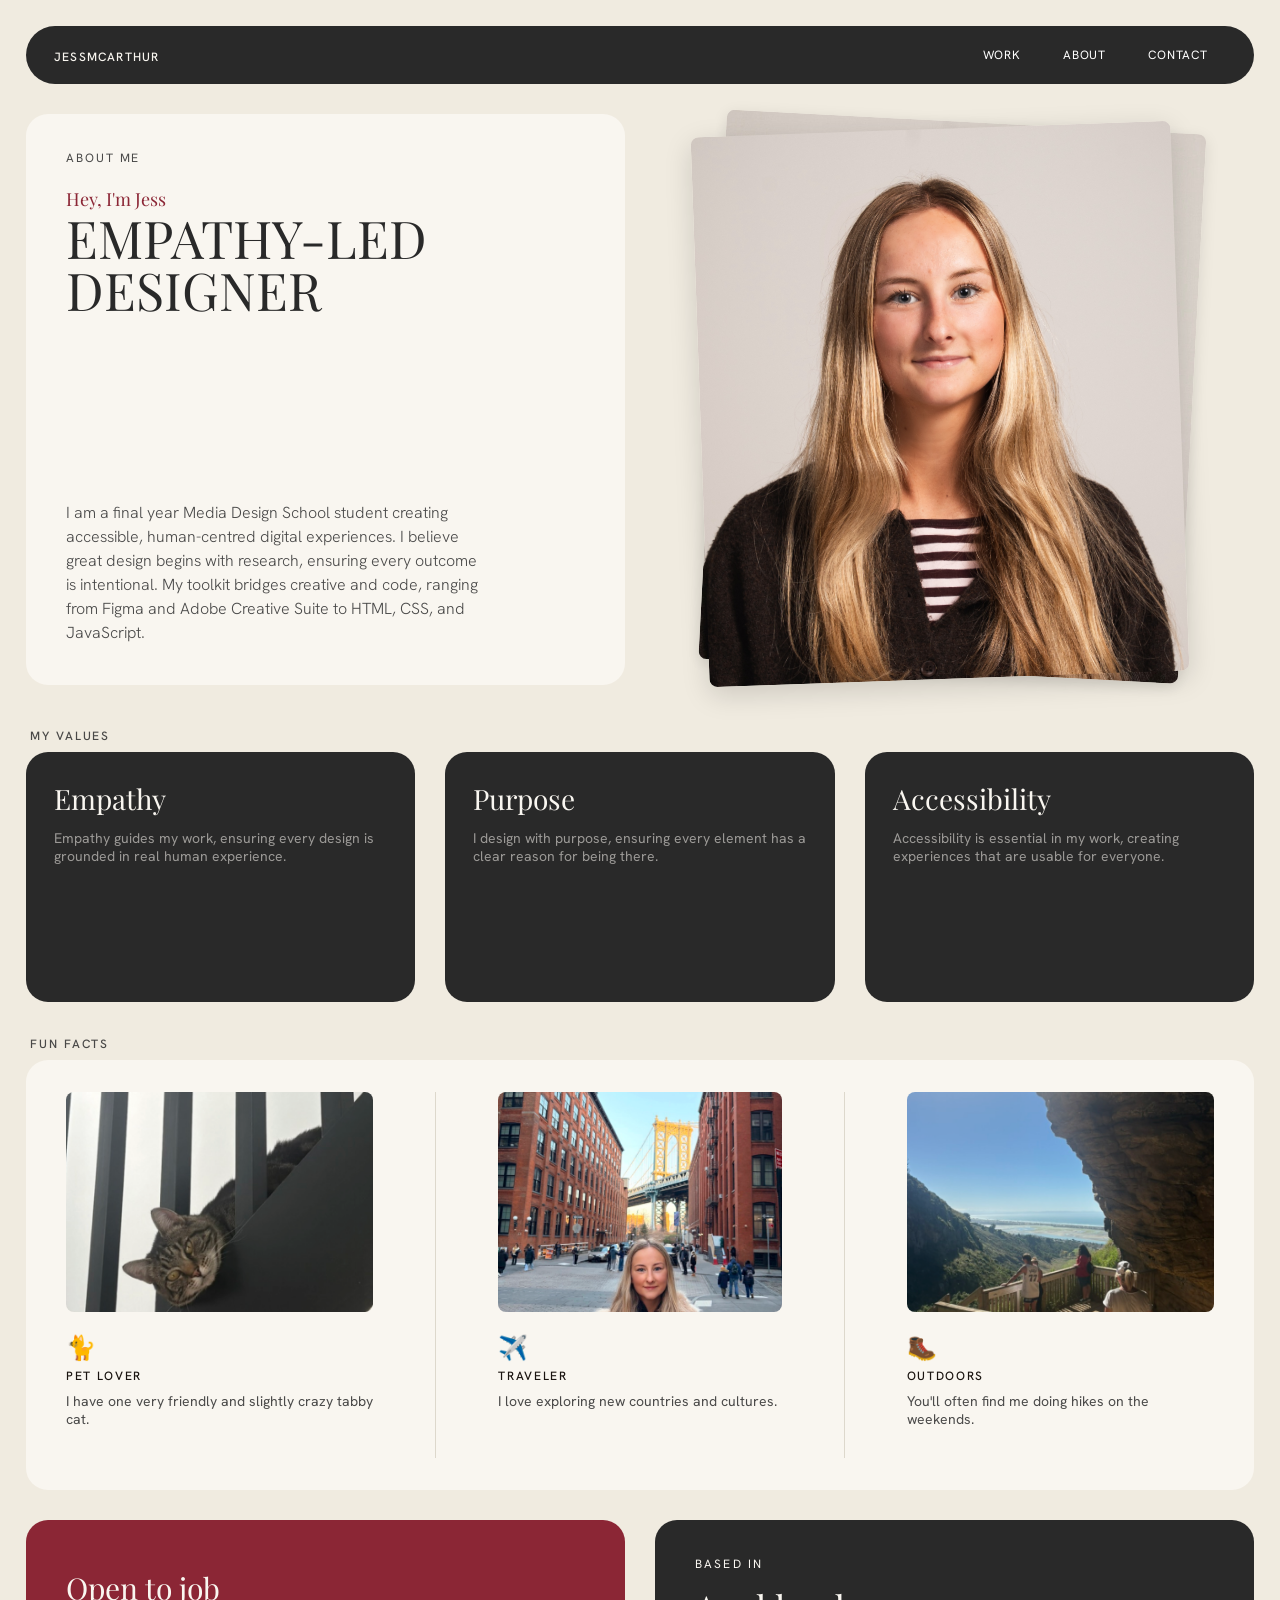
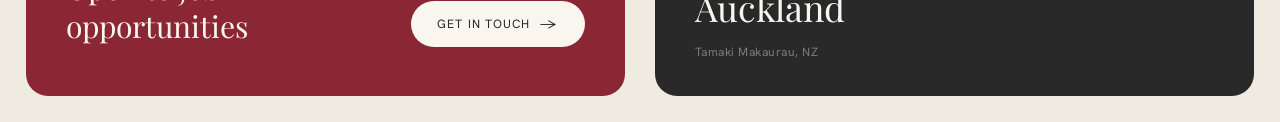
==== commit 2dd98d85: "About photos Adding photos on my about page" ====
--- a/about.html
+++ b/about.html
@@ -4,6 +4,7 @@
 <head>
     <meta charset="UTF-8" />
     <meta name="viewport" content="width=device-width, initial-scale=1.0" />
+    <link rel="icon" type="image/png" href="assets/favicon.png">
     <title>About — Jess McArthur</title>
     <link rel="preconnect" href="https://fonts.googleapis.com">
     <link rel="preconnect" href="https://fonts.gstatic.com" crossorigin>
@@ -80,6 +81,9 @@
     <div class="facts-card" style="margin-bottom: var(--gap);">
 
         <div class="fact-item">
+            <div class="fact-photo-wrap">
+                <img src="assets/cat.png" alt="Tabby cat" class="fact-photo" />
+            </div>
             <div class="fact-emoji">🐈</div>
             <div class="fact-title">Pet lover</div>
             <p class="fact-desc">I have one very friendly and slightly crazy tabby cat.</p>
@@ -88,6 +92,9 @@
         <div class="fact-divider"></div>
 
         <div class="fact-item">
+            <div class="fact-photo-wrap">
+                <img src="assets/travel.png" alt="Travel" class="fact-photo" />
+            </div>
             <div class="fact-emoji">✈️</div>
             <div class="fact-title">Traveler</div>
             <p class="fact-desc">I love exploring new countries and cultures.</p>
@@ -96,6 +103,9 @@
         <div class="fact-divider"></div>
 
         <div class="fact-item">
+            <div class="fact-photo-wrap">
+                <img src="assets/walk.png" alt="Hiking" class="fact-photo" />
+            </div>
             <div class="fact-emoji">🥾</div>
             <div class="fact-title">Outdoors</div>
             <p class="fact-desc">You'll often find me doing hikes on the weekends.</p>
--- a/style.css
+++ b/style.css
@@ -537,20 +537,17 @@
 
 .work-grid {
   display: grid;
-  grid-template-columns: 1.5fr 1fr;
-  grid-template-rows: 600px 600px;
+  grid-template-rows: 480px;
   gap: var(--gap);
   margin-bottom: var(--gap);
 }
 
-.work-grid>.work-card:nth-child(3) {
-  grid-column: 1;
-  grid-row: 2;
-}
-
-.work-grid>.work-card:nth-child(4) {
-  grid-column: 2;
-  grid-row: 2;
+.work-grid--row1 {
+  grid-template-columns: 1.5fr 1fr;
+}
+
+.work-grid--row2 {
+  grid-template-columns: 1fr 1.5fr;
 }
 
 /* ── BASE WORK CARD ── */
@@ -758,7 +755,7 @@
   display: flex;
   flex-direction: column;
   gap: 12px;
-  min-height: 290px;
+  min-height: 250px;
 }
 
 .value-name {
@@ -786,7 +783,7 @@
   gap: var(--gap);
   opacity: 0;
   animation: fadeUp 0.6s ease forwards 0.35s;
-  min-height: 290px;
+  min-height: 430px;
 }
 
 .fact-item {
@@ -807,7 +804,6 @@
 .fact-emoji {
   font-size: 24px;
   line-height: 1;
-  margin-bottom: 12px;
 }
 
 .fact-title {
@@ -830,6 +826,26 @@
   background: var(--cream-mid);
   align-self: stretch;
   margin: 0 8px;
+}
+
+.fact-photo-wrap {
+    width: 100%;
+    height: 220px;
+    margin-bottom: 1rem;
+    border-radius: 8px;
+    overflow: hidden;
+}
+
+.fact-item:hover .fact-photo-wrap {
+    transform: rotate(0.5deg) scale(1.02);
+    transition: transform 0.4s ease;
+}
+
+.fact-photo {
+    width: 100%;
+    height: 100%;
+    object-fit: cover;
+    display: block;
 }
 
 /* ── LOCATION BOX ── */
@@ -1139,19 +1155,6 @@
    CASE STUDY PAGE
    ============================================= */
 
-.cs-section-label {
-  font-size: 11px;
-  letter-spacing: 0.16em;
-  text-transform: uppercase;
-  color: var(--off-white);
-  margin-bottom: 8px;
-  font-weight: 600;
-}
-
-.cs-section-label--light {
-  color: rgba(249, 246, 240, 0.5);
-}
-
 .cs-outcome-header.cs-card--red .cs-card-heading {
   color: var(--white);
 }
@@ -1162,10 +1165,6 @@
 
 .cs-outcome-header.cs-card--red .cs-section-label {
   color: rgba(249, 246, 240, 0.55);
-}
-
-.cs-card-body--light {
-  color: rgba(249, 246, 240, 0.7);
 }
 
 /* =============================================
@@ -1180,7 +1179,7 @@
   background: var(--white);
   border-radius: var(--radius-card);
   overflow: hidden;
-  height: 600px;
+  height: 570px;
   border: 1px solid rgba(26, 20, 16, 0.08);
 }
 
@@ -1204,6 +1203,7 @@
   font-size: 60px;
   font-weight: 700;
   color: var(--text);
+  line-height: 1.1;
 }
 
 .cs-subtitle {
@@ -1298,7 +1298,6 @@
 
 .cs-card--light {
   background: var(--dark);
-  border: 1px solid rgba(26, 20, 16, 0.08);
 }
 
 .cs-card--red {
@@ -1323,6 +1322,7 @@
   text-transform: uppercase;
   margin-bottom: 8px;
   font-weight: 400;
+  color: var(--muted);
 }
 
 /* =============================================
@@ -1336,53 +1336,32 @@
   margin-bottom: var(--gap);
   display: flex;
   flex-direction: column;
-  gap: 110px;
-}
-
-.cs-process-header .cs-card-heading--light {
-  font-size: 32px;
-  margin-bottom: 0;
-  font-weight: 400;
-}
-
-.cs-process-step {
+  gap: 40px;
+}
+
+.cs-process-grid {
   display: grid;
-  grid-template-columns: 1fr 1fr;
-  gap: 40px;
+  grid-template-columns: repeat(3, 1fr);
+  gap: var(--gap);
+  row-gap: 70px;
+}
+
+.cs-process-card {
+  display: grid;
+  grid-template-rows: auto 1fr;
+  gap: 10px;
+}
+
+.cs-process-card--full {
+  grid-column: span 3;
+}
+
+.cs-process-card--full-inner {
+  display: grid;
+  grid-template-columns: 1fr 2fr;
+  gap: var(--gap);
   align-items: start;
-}
-
-.cs-process-step--pair {
-  display: grid;
-  grid-template-columns: 1fr 1fr;
-  gap: 24px;
-  align-items: stretch;
-}
-
-.cs-process-pair-item {
-  display: grid;
-  grid-template-rows: auto auto auto 1fr;
-  gap: 10px;
-}
-
-.cs-process-pair-item .cs-step-img-placeholder {
-  align-self: end;
-}
-
-.cs-process-section .cs-step-img-placeholder,
-.cs-process-section .cs-step-img--survey-wrap,
-.cs-process-section .cs-step-img--research-wrap {
-  border-radius: 16px;
-}
-
-.cs-step-left {
-  display: flex;
-  flex-direction: column;
-  gap: 10px;
-}
-
-.cs-step-right {
-  overflow: visible;
+  margin-top: 10px;
 }
 
 .cs-step-num {
@@ -1407,82 +1386,95 @@
   color: var(--dark);
 }
 
-.cs-step-img-placeholder {
-  border-radius: 16px;
-  overflow: hidden;
-  background: rgba(249, 246, 240, 0.05);
-  width: 100%;
-}
-
-.cs-process-step--research {
-  align-items: start;
+.cs-step-callout {
+  background: var(--cream);
+  border-radius: 10px;
+  padding: 12px 14px;
+  margin-top: 8px;
+}
+
+.cs-step-callout-label {
+  font-size: 11px;
+  font-weight: 700;
+  letter-spacing: 0.1em;
+  text-transform: uppercase;
+  color: var(--red);
+  margin-bottom: 4px;
+}
+
+.cs-step-callout p {
+  font-size: 12px;
+  color: var(--muted);
+  line-height: 1.4;
 }
 
 .cs-step-img--survey-wrap {
-  height: 350px;
-  margin-top: 16px;
+  height: 240px;
   overflow: hidden;
   border-radius: 16px;
-}
-
-.cs-step-img--research-wrap {
-  height: 500px;
-  width: 100%;
+  margin-top: 24px;
+}
+
+.cs-step-img--ideation {
+  height: 240px;
   overflow: hidden;
   border-radius: 16px;
-  margin-left: auto;
+  margin-top: 24px;
+}
+
+.cs-step-img--audience {
+  height: 240px;
+  overflow: hidden;
+  border-radius: 16px;
+  margin-top: 24px;
+}
+
+.cs-step-img--flow {
+  height: 240px;
+  overflow: hidden;
+  border-radius: 16px;
+  margin-top: 24px;
+}
+
+.cs-step-img--wireframes {
+  height: 240px;
+  overflow: hidden;
+  border-radius: 16px;
+  margin-top: 24px;
+}
+
+.cs-step-img--feedback {
+  height: 240px;
+  overflow: hidden;
+  border-radius: 16px;
+  margin-top: 24px;
+}
+
+.cs-step-img--hifi-wrap {
+  display: flex;
+  gap: 12px;
+}
+
+.cs-step-img--hifi-wrap img {
+  flex: 1;
+  min-width: 0;
+  width: 50%;
+  min-height: 240px;
+  object-fit: cover;
+  border-radius: 12px;
 }
 
 .cs-step-img--survey-wrap img,
-.cs-step-img--research-wrap img {
+.cs-step-img--ideation img,
+.cs-step-img--audience img,
+.cs-step-img--flow img,
+.cs-step-img--wireframes img,
+.cs-step-img--feedback img {
   width: 100%;
   height: 100%;
   object-fit: cover;
   display: block;
-}
-
-.cs-step-img--hifi-wrap {
-  height: 530px;
-  width: 100%;
-  overflow: hidden;
-  border-radius: 16px;
-  margin-left: auto;
-}
-
-.cs-step-img--hifi-wrap img {
-  width: 100%;
-  height: 530px;
-  object-fit: cover;
-  display: block;
-}
-
-.cs-step-img-placeholder:not(.cs-step-img--research) img {
-  width: 100%;
-  height: 100%;
-  object-fit: cover;
-  display: block;
-}
-
-.cs-step-img--audience {
-  height: 470px;
-}
-
-.cs-step-img--flow {
-  height: 470px;
-}
-
-.cs-step-img--wireframes {
-  margin-top: 16px;
-  height: 400px;
-  width: 100%;
-}
-
-.cs-step-img--feedback {
-  height: 300px;
-}
-
-.cs-step-img--refinement {
-  height: 200px;
+  align-self: end;
 }
 
 /* =============================================
@@ -1493,36 +1485,27 @@
   display: grid;
   grid-template-columns: 1fr 1fr;
   gap: var(--gap);
-  overflow: hidden;
-}
-
-.cs-outcome-img--app1 {
-  grid-column: span 2;
-  height: 680px;
-  width: 100%;
-}
-
+  margin-bottom: var(--gap);
+}
+
+.cs-outcome-images-grid--vp {
+  grid-template-columns: 400px 1fr;
+}
+
+.cs-outcome-img--app1,
 .cs-outcome-img--app2 {
   grid-column: span 2;
-  height: 680px;
-  width: 100%;
+  height: 670px;
 }
 
 .cs-outcome-img--video {
-  height: 680px;
-  width: 400px;
-}
-
-.cs-outcome-img--poster {
-  height: 680px;
-  width: 990px;
+  height: 670px;
 }
 
 .cs-outcome-section {
   display: flex;
   flex-direction: column;
   gap: var(--gap);
-  margin-bottom: var(--gap);
 }
 
 .cs-outcome-header {
@@ -1544,8 +1527,8 @@
 .cs-outcome-img video {
   width: 100%;
   height: 100%;
+  display: block;
   object-fit: cover;
-  display: block;
 }
 
 /* =============================================
@@ -1553,14 +1536,13 @@
    ============================================= */
 
 .cs-nav-bottom {
+  margin-top: var(--gap);
   display: flex;
   justify-content: space-between;
   align-items: center;
   background: var(--dark);
-  border: 1px solid rgba(26, 20, 16, 0.08);
   border-radius: var(--radius-card);
   padding: 24px 32px;
-  margin-bottom: var(--gap);
 }
 
 .cs-nav-link {
@@ -1620,6 +1602,19 @@
   .cs-outcome-img {
     height: 220px;
   }
+
+   .cs-process-card--full-inner {
+    grid-template-columns: 1fr;
+  }
+
+  .cs-step-img--hifi-wrap {
+    flex-direction: column;
+  }
+
+  .cs-step-img--hifi-wrap img {
+    width: 100%;
+    flex: none;
+  }
 }
 
 @media (max-width: 680px) {
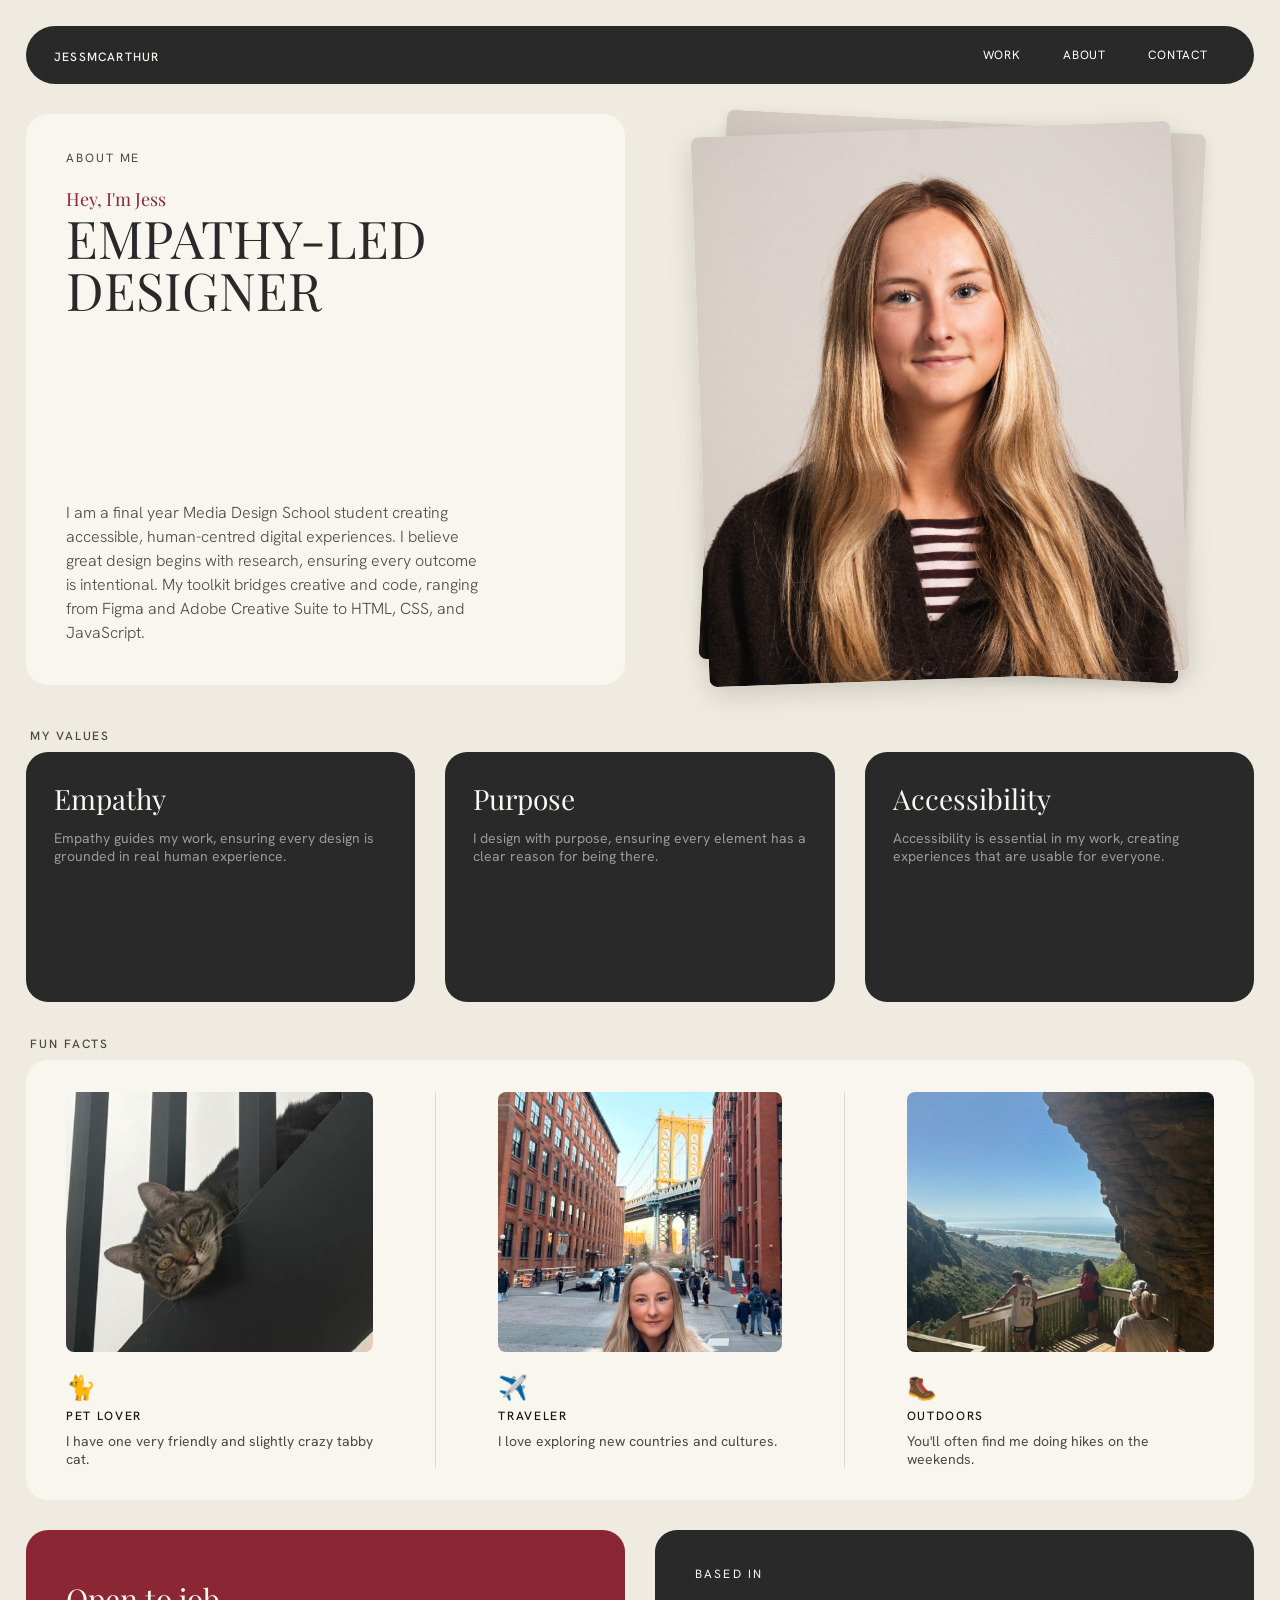
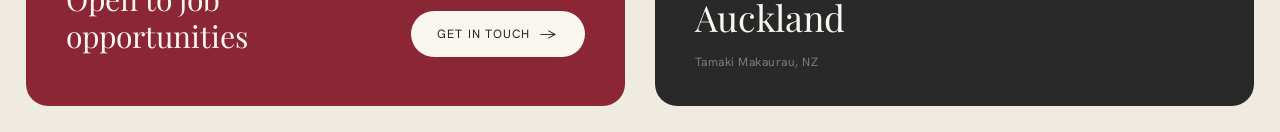
==== commit 5eadd983: "Image crop Cropping images to fit" ====
--- a/about.html
+++ b/about.html
@@ -82,7 +82,7 @@
 
         <div class="fact-item">
             <div class="fact-photo-wrap">
-                <img src="assets/cat.png" alt="Tabby cat" class="fact-photo" />
+                <img src="assets/cat.jpeg" alt="Tabby cat" class="fact-photo" />
             </div>
             <div class="fact-emoji">🐈</div>
             <div class="fact-title">Pet lover</div>
@@ -93,7 +93,7 @@
 
         <div class="fact-item">
             <div class="fact-photo-wrap">
-                <img src="assets/travel.png" alt="Travel" class="fact-photo" />
+                <img src="assets/travel.jpeg" alt="Travel" class="fact-photo" />
             </div>
             <div class="fact-emoji">✈️</div>
             <div class="fact-title">Traveler</div>
@@ -104,7 +104,7 @@
 
         <div class="fact-item">
             <div class="fact-photo-wrap">
-                <img src="assets/walk.png" alt="Hiking" class="fact-photo" />
+                <img src="assets/walk.jpeg" alt="Hiking" class="fact-photo" />
             </div>
             <div class="fact-emoji">🥾</div>
             <div class="fact-title">Outdoors</div>
--- a/style.css
+++ b/style.css
@@ -537,7 +537,7 @@
 
 .work-grid {
   display: grid;
-  grid-template-rows: 480px;
+  grid-template-rows: clamp(420px, 42vw, 640px);
   gap: var(--gap);
   margin-bottom: var(--gap);
 }
@@ -830,20 +830,20 @@
 
 .fact-photo-wrap {
     width: 100%;
-    height: 220px;
+    height: clamp(260px, 20vw, 380px);
     margin-bottom: 1rem;
     border-radius: 8px;
     overflow: hidden;
+    transition: transform 0.4s ease;
 }
 
 .fact-item:hover .fact-photo-wrap {
     transform: rotate(0.5deg) scale(1.02);
-    transition: transform 0.4s ease;
 }
 
 .fact-photo {
     width: 100%;
-    height: 100%;
+    height: 110%;
     object-fit: cover;
     display: block;
 }
@@ -887,6 +887,10 @@
 
   .about-heading {
     font-size: 40px;
+  }
+
+  .fact-photo-wrap {
+    height: clamp(180px, 45vw, 240px);
   }
 }
 
@@ -1471,7 +1475,7 @@
 .cs-step-img--wireframes img,
 .cs-step-img--feedback img {
   width: 100%;
-  height: 100%;
+  height: auto;
   object-fit: cover;
   display: block;
   align-self: end;
